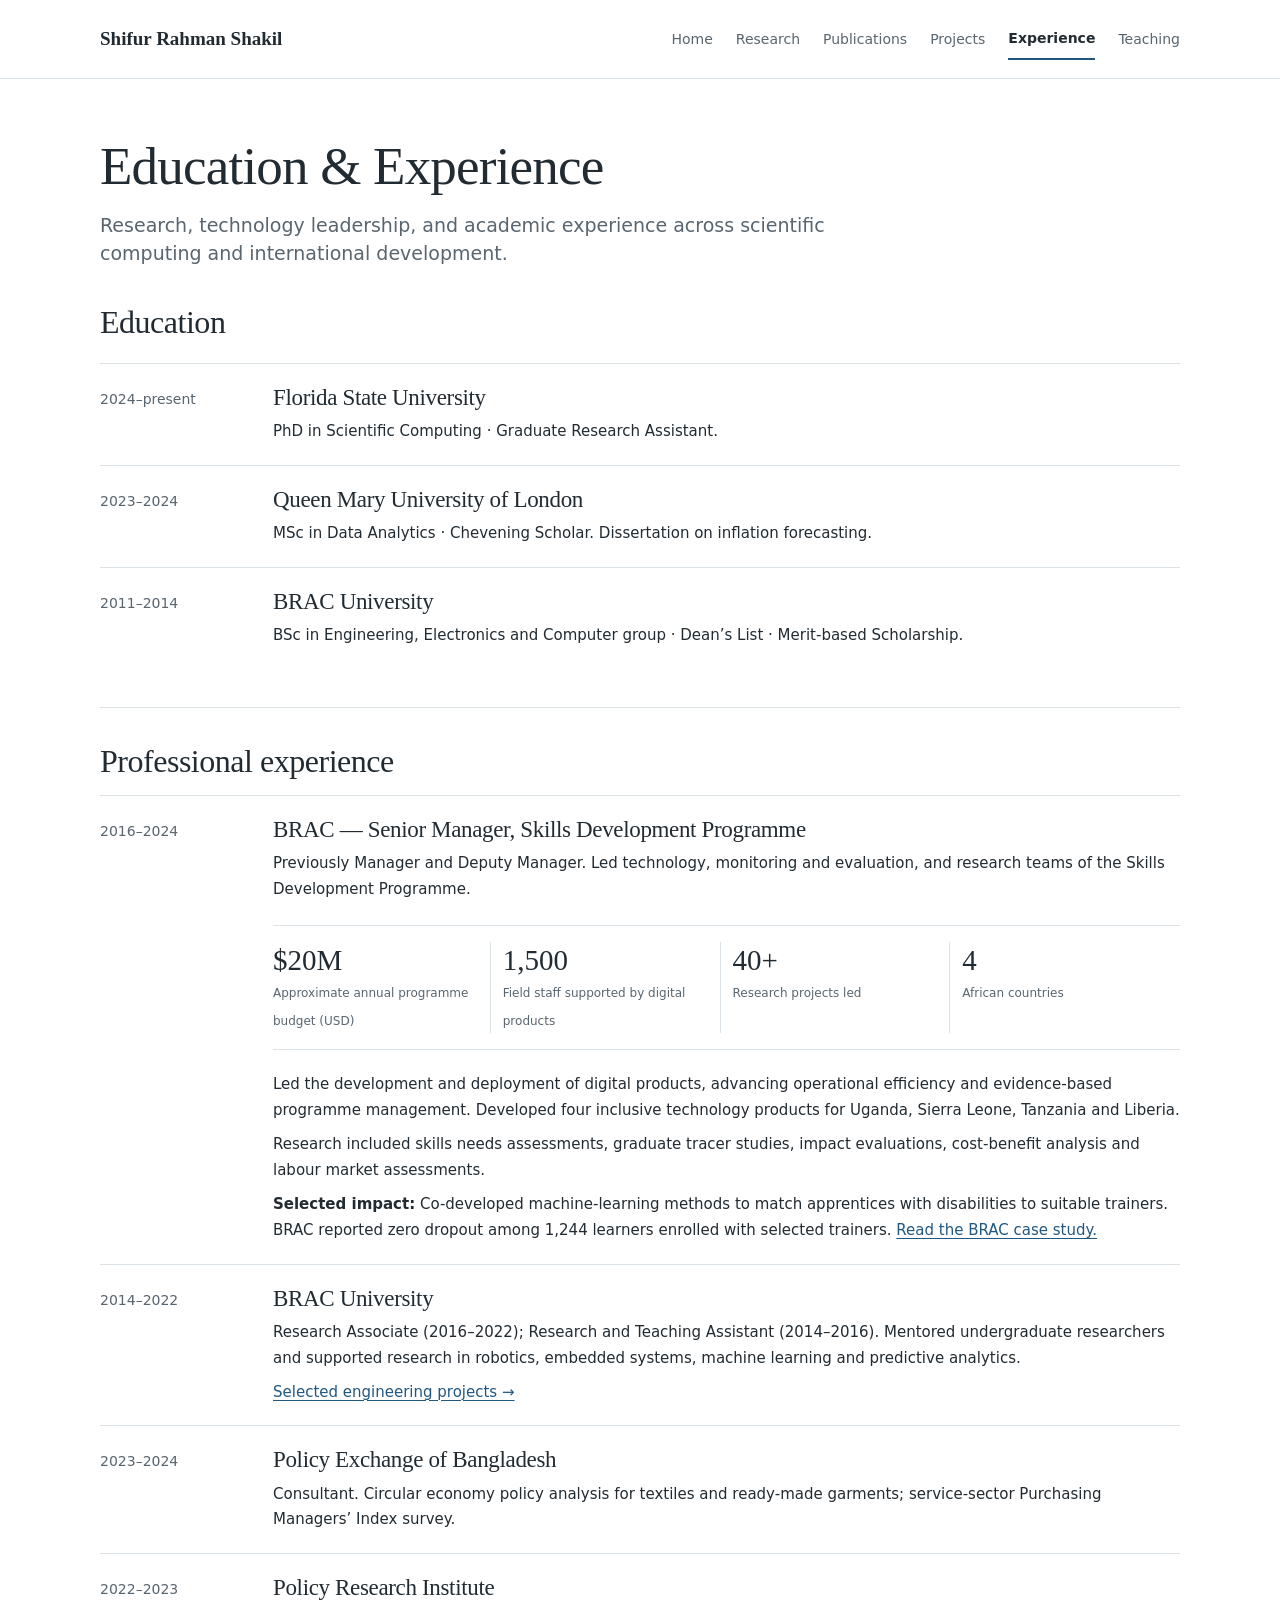
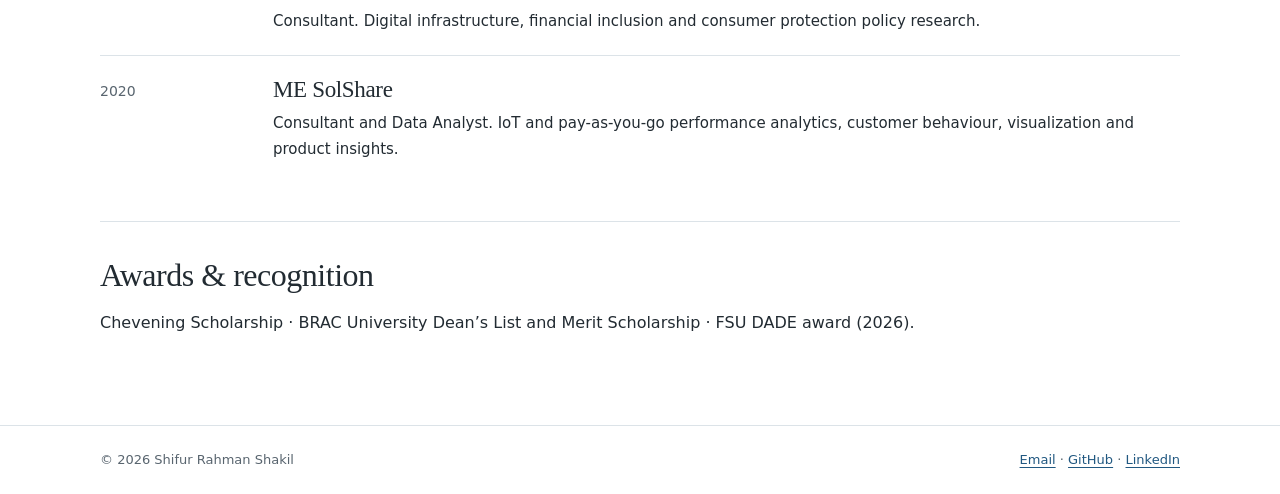
==== experience.html @ 5e1cce38 "Publish academic website: experience.html" ====
<!doctype html><html lang="en"><head><meta charset="utf-8"><meta name="viewport" content="width=device-width, initial-scale=1"><title>Education &amp; experience | Shifur Rahman Shakil</title><meta name="description" content="Academic and professional experience, including BRAC leadership and research at Florida State University."><meta name="author" content="Shifur Rahman Shakil"><meta name="theme-color" content="#ffffff"><link rel="stylesheet" href="style.css"></head><body><a class="skip" href="#main">Skip to content</a><header><div class="wrap"><a class="brand" href="index.html">Shifur Rahman Shakil</a><nav aria-label="Main navigation"><a href="index.html">Home</a><a href="research.html">Research</a><a href="publications.html">Publications</a><a href="projects.html">Projects</a><a href="experience.html" aria-current="page">Experience</a><a href="teaching.html">Teaching</a></nav></div></header><main id="main" class="wrap"><div class="pageintro"><h1>Education &amp; Experience</h1><p class="lede">Research, technology leadership, and academic experience across scientific computing and international development.</p></div><h2>Education</h2><article class="timeline"><time>2024–present</time><div><h3>Florida State University</h3><p>PhD in Scientific Computing · Graduate Research Assistant.</p></div></article><article class="timeline"><time>2023–2024</time><div><h3>Queen Mary University of London</h3><p>MSc in Data Analytics · Chevening Scholar. Dissertation on inflation forecasting.</p></div></article><article class="timeline"><time>2011–2014</time><div><h3>BRAC University</h3><p>BSc in Engineering, Electronics and Computer group · Dean’s List · Merit-based Scholarship.</p></div></article><section class="section"><div class="section-head"><h2>Professional experience</h2></div><article class="timeline" id="brac"><time>2016–2024</time><div><h3>BRAC — Senior Manager, Skills Development Programme</h3><p>Previously Manager and Deputy Manager. Led technology, monitoring and evaluation, and research teams of the Skills Development Programme.</p><div class="facts"><div><strong>$20M</strong><span>Approximate annual programme budget (USD)</span></div><div><strong>1,500</strong><span>Field staff supported by digital products</span></div><div><strong>40+</strong><span>Research projects led</span></div><div><strong>4</strong><span>African countries</span></div></div><p>Led the development and deployment of digital products, advancing operational efficiency and evidence-based programme management. Developed four inclusive technology products for Uganda, Sierra Leone, Tanzania and Liberia.</p><p>Research included skills needs assessments, graduate tracer studies, impact evaluations, cost-benefit analysis and labour market assessments.</p><p><strong>Selected impact:</strong> Co-developed machine-learning methods to match apprentices with disabilities to suitable trainers. BRAC reported zero dropout among 1,244 learners enrolled with selected trainers. <a href="https://www.bracusa.org/news/how-brac-used-machine-learning-to-reduce-the-drop-out-rate-of-learners-with-disabilities-to-zero/">Read the BRAC case study.</a></p></div></article><article class="timeline"><time>2014–2022</time><div><h3>BRAC University</h3><p>Research Associate (2016–2022); Research and Teaching Assistant (2014–2016). Mentored undergraduate researchers and supported research in robotics, embedded systems, machine learning and predictive analytics.</p><p><a href="projects.html#engineering">Selected engineering projects →</a></p></div></article><article class="timeline"><time>2023–2024</time><div><h3>Policy Exchange of Bangladesh</h3><p>Consultant. Circular economy policy analysis for textiles and ready-made garments; service-sector Purchasing Managers’ Index survey.</p></div></article><article class="timeline"><time>2022–2023</time><div><h3>Policy Research Institute</h3><p>Consultant. Digital infrastructure, financial inclusion and consumer protection policy research.</p></div></article><article class="timeline"><time>2020</time><div><h3>ME SolShare</h3><p>Consultant and Data Analyst. IoT and pay-as-you-go performance analytics, customer behaviour, visualization and product insights.</p></div></article></section><section class="section"><div class="section-head"><h2>Awards &amp; recognition</h2></div><p>Chevening Scholarship · BRAC University Dean’s List and Merit Scholarship · FSU DADE award (2026).</p></section></main><footer><div class="wrap"><span>© 2026 Shifur Rahman Shakil</span><span><a href="mailto:shifur.shakil@gmail.com">Email</a> · <a href="https://github.com/shifur">GitHub</a> · <a href="https://www.linkedin.com/in/shifur-rahman-shakil-75996734/">LinkedIn</a></span></div></footer></body></html>
---- style.css ----
:root{--ink:#222b32;--muted:#59656f;--link:#215881;--rule:#dce3e8;--paper:#fff;--soft:#f3f6f8;--serif:Georgia,"Times New Roman",serif;--sans:system-ui,-apple-system,BlinkMacSystemFont,"Segoe UI",sans-serif}
*{box-sizing:border-box}html{scroll-behavior:smooth;scroll-padding-top:1.25rem}body{margin:0;background:var(--paper);color:var(--ink);font:16px/1.72 var(--sans);-webkit-font-smoothing:antialiased}a{color:var(--link);text-underline-offset:3px;text-decoration-thickness:1px}a:hover{color:#123d5c}a:focus-visible,summary:focus-visible{outline:3px solid #5995bd;outline-offset:4px}.skip{position:absolute;top:-100px;left:1rem;background:white;padding:.5rem;z-index:10}.skip:focus{top:1rem}.wrap{width:min(1080px,calc(100% - 64px));margin:auto}header{border-bottom:1px solid var(--rule)}header .wrap{display:flex;align-items:center;justify-content:space-between;gap:1.25rem;min-height:78px;padding:12px 0}.brand{font:600 19px/1.3 var(--serif);color:var(--ink);text-decoration:none;white-space:nowrap}nav{display:flex;flex-wrap:wrap;gap:5px 23px;align-items:center;font-size:14px}nav a{color:var(--muted);text-decoration:none;padding:8px 0}nav a[aria-current=page]{color:var(--ink);font-weight:650;border-bottom:2px solid var(--link)}main{padding:55px 0 72px}h1,h2,h3{font-family:var(--serif);line-height:1.23;font-weight:500;letter-spacing:-.015em;margin:0 0 .65em;color:var(--ink)}h1{font-size:clamp(36px,5vw,53px)}h2{font-size:clamp(25px,3vw,32px)}h3{font-size:23px}p{margin:0 0 1em}ul{padding-left:1.3em}li{padding-bottom:.45em}strong{font-weight:650}.eyebrow{font-size:11px;text-transform:uppercase;font-weight:700;letter-spacing:.12em;color:var(--muted);margin-bottom:.65rem}.lede{font-size:19px;line-height:1.5;color:var(--muted);max-width:760px}.hero{display:grid;grid-template-columns:minmax(0,1fr) 230px;gap:58px;align-items:start}.hero h1{margin-bottom:.2em}.affiliation{color:var(--muted);font-size:17px;margin-bottom:1.6rem}.profile{border-left:1px solid var(--rule);padding:5px 0 5px 25px;margin-top:12px}.profile h2{font:650 12px/1.5 var(--sans);text-transform:uppercase;letter-spacing:.1em}.profile p{font-size:14px;color:var(--muted);margin-bottom:1.1rem}.profile a{display:block;margin:.3rem 0;font-size:14px}.section{padding-top:34px;margin-top:38px;border-top:1px solid var(--rule)}.section-head{display:flex;justify-content:space-between;gap:16px;align-items:baseline;margin-bottom:14px}.section-head h2{margin-bottom:0}.section-head a{font-size:14px;white-space:nowrap}.research-grid{display:grid;grid-template-columns:repeat(3,1fr);gap:28px}.research-grid h3{font-size:21px}.research-grid p{font-size:15px;color:var(--muted);margin-bottom:0}.publication{padding:17px 0;border-bottom:1px solid var(--rule)}.publication:last-child{border:0}.publication h3{font:650 17px/1.42 var(--sans);letter-spacing:0;margin-bottom:4px}.publication p{margin:0 0 3px;font-size:14px}.authors{color:var(--muted)}.venue{font-style:italic;color:var(--muted)}.links{font-size:14px;display:flex;gap:8px 16px;flex-wrap:wrap;margin-top:8px}.projects-list{display:grid;grid-template-columns:1fr 1fr;gap:0 36px}.mini{padding:18px 0;border-top:1px solid var(--rule)}.mini h3{font-size:21px;margin-bottom:.3em}.mini p{color:var(--muted);font-size:14px;margin:0}.mini h3 a{color:var(--ink);text-decoration:none}.mini h3 a:hover{text-decoration:underline}.pageintro{max-width:810px;margin-bottom:35px}.pageintro h1{margin-bottom:.22em}.detail{padding:26px 0;border-top:1px solid var(--rule);max-width:900px}.detail h3{margin-bottom:.5em}.detail p{max-width:820px}.detail .tag{color:var(--muted);font:650 11px/1.5 var(--sans);text-transform:uppercase;letter-spacing:.09em;margin-bottom:.5em}.detail .role{font-size:14px;color:var(--muted);margin-bottom:.8em}.detail figure{max-width:680px;margin:1.3rem 0}.detail img{display:block;max-width:100%;height:auto;border:1px solid var(--rule)}figcaption{font-size:13px;color:var(--muted);margin-top:5px}.callout{background:var(--soft);padding:18px 22px;border-left:3px solid #9bb5c7;margin:1.5rem 0;font-size:14px}.callout p:last-child{margin-bottom:0}.facts{display:grid;grid-template-columns:repeat(4,1fr);border-block:1px solid var(--rule);padding:16px 0;margin:22px 0;gap:12px}.facts div{padding-right:12px;border-right:1px solid var(--rule)}.facts div:last-child{border:0}.facts strong{display:block;font:500 29px/1.25 var(--serif);color:var(--ink)}.facts span{font-size:12px;color:var(--muted)}.timeline{display:grid;grid-template-columns:145px minmax(0,1fr);gap:12px 28px;padding:20px 0;border-top:1px solid var(--rule)}.timeline time{font-size:14px;color:var(--muted);padding-top:3px}.timeline h3{margin-bottom:.3em}.timeline p{font-size:15px;margin-bottom:.55em}.timeline p:last-child{margin-bottom:0}.toc{display:flex;flex-wrap:wrap;gap:10px 20px;font-size:14px;margin:18px 0 35px;padding:13px 0;border-block:1px solid var(--rule)}footer{border-top:1px solid var(--rule);color:var(--muted);font-size:13px;padding:23px 0}footer .wrap{display:flex;justify-content:space-between;gap:20px;flex-wrap:wrap}.muted{color:var(--muted)}.small{font-size:14px}.more{font-size:14px}.year{font-size:14px;font-weight:650;color:var(--muted);margin:22px 0 5px}.research-topic{max-width:850px}.research-topic h2{margin-top:0}.research-topic ul{max-width:780px}.image-note{font-size:13px;color:var(--muted)}
@media(max-width:760px){.wrap{width:calc(100% - 40px)}header .wrap{align-items:flex-start;flex-direction:column;gap:3px;padding:17px 0}nav{gap:0 17px;font-size:13px}.hero{grid-template-columns:1fr;gap:20px}.profile{margin:0;border-left:0;border-top:1px solid var(--rule);padding:18px 0 0}.profile a{display:inline-block;margin:0 15px 5px 0}.profile p{margin-bottom:.7rem}main{padding:32px 0 48px}.research-grid,.projects-list{grid-template-columns:1fr;gap:15px}.research-grid>article{padding-bottom:14px;border-bottom:1px solid var(--rule)}.section{margin-top:25px;padding-top:27px}.timeline{grid-template-columns:1fr;gap:4px}.facts{grid-template-columns:repeat(2,1fr)}.facts div:nth-child(2){border:0}.section-head{align-items:flex-start}.section-head a{white-space:normal;text-align:right}}@media(prefers-reduced-motion:reduce){html{scroll-behavior:auto}}
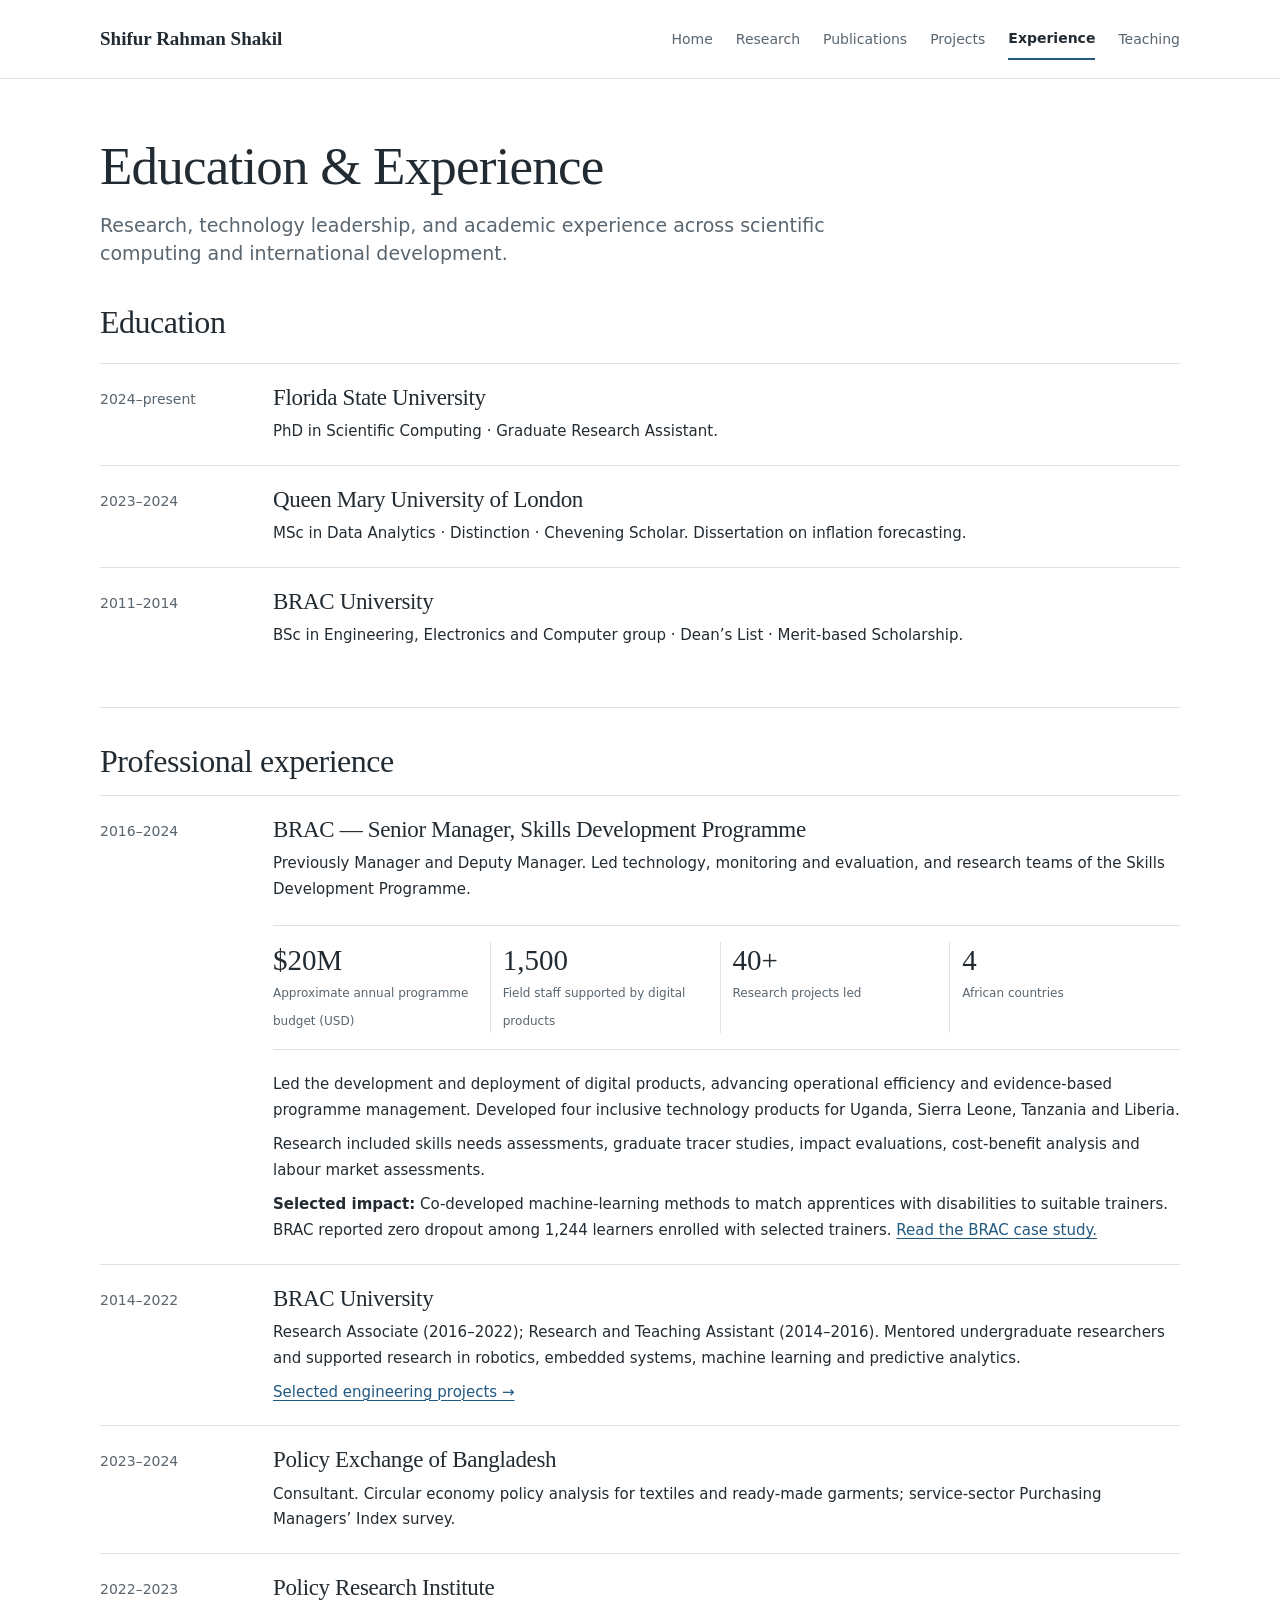
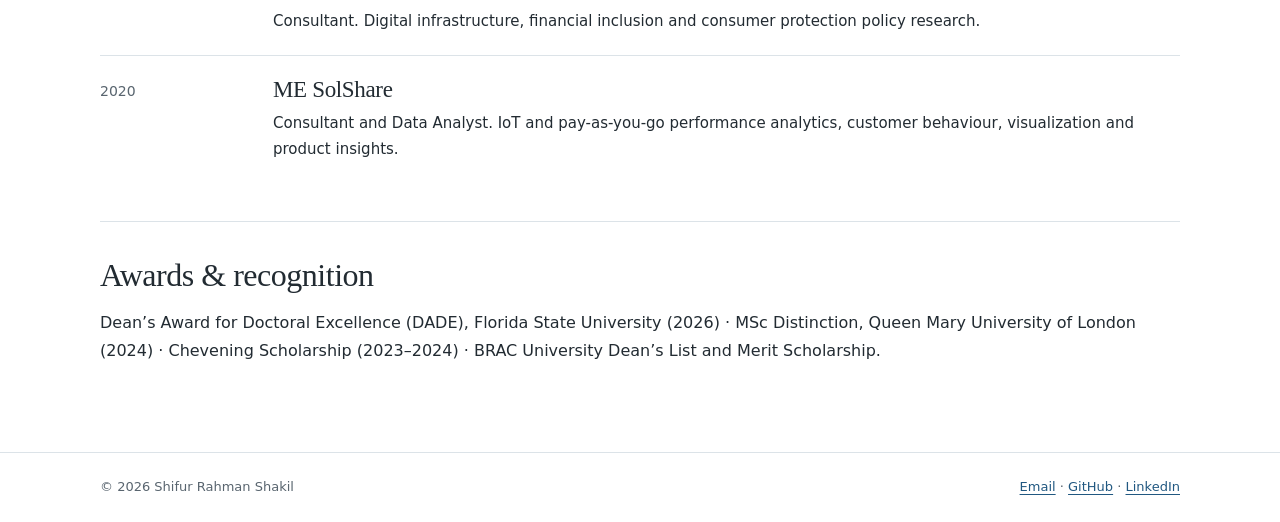
==== commit 37c57e32: "Highlight doctoral award, academic milestones and official teaching evaluations" ====
--- a/experience.html
+++ b/experience.html
@@ -1 +1 @@
-<!doctype html><html lang="en"><head><meta charset="utf-8"><meta name="viewport" content="width=device-width, initial-scale=1"><title>Education &amp; experience | Shifur Rahman Shakil</title><meta name="description" content="Academic and professional experience, including BRAC leadership and research at Florida State University."><meta name="author" content="Shifur Rahman Shakil"><meta name="theme-color" content="#ffffff"><link rel="stylesheet" href="style.css"></head><body><a class="skip" href="#main">Skip to content</a><header><div class="wrap"><a class="brand" href="index.html">Shifur Rahman Shakil</a><nav aria-label="Main navigation"><a href="index.html">Home</a><a href="research.html">Research</a><a href="publications.html">Publications</a><a href="projects.html">Projects</a><a href="experience.html" aria-current="page">Experience</a><a href="teaching.html">Teaching</a></nav></div></header><main id="main" class="wrap"><div class="pageintro"><h1>Education &amp; Experience</h1><p class="lede">Research, technology leadership, and academic experience across scientific computing and international development.</p></div><h2>Education</h2><article class="timeline"><time>2024–present</time><div><h3>Florida State University</h3><p>PhD in Scientific Computing · Graduate Research Assistant.</p></div></article><article class="timeline"><time>2023–2024</time><div><h3>Queen Mary University of London</h3><p>MSc in Data Analytics · Chevening Scholar. Dissertation on inflation forecasting.</p></div></article><article class="timeline"><time>2011–2014</time><div><h3>BRAC University</h3><p>BSc in Engineering, Electronics and Computer group · Dean’s List · Merit-based Scholarship.</p></div></article><section class="section"><div class="section-head"><h2>Professional experience</h2></div><article class="timeline" id="brac"><time>2016–2024</time><div><h3>BRAC — Senior Manager, Skills Development Programme</h3><p>Previously Manager and Deputy Manager. Led technology, monitoring and evaluation, and research teams of the Skills Development Programme.</p><div class="facts"><div><strong>$20M</strong><span>Approximate annual programme budget (USD)</span></div><div><strong>1,500</strong><span>Field staff supported by digital products</span></div><div><strong>40+</strong><span>Research projects led</span></div><div><strong>4</strong><span>African countries</span></div></div><p>Led the development and deployment of digital products, advancing operational efficiency and evidence-based programme management. Developed four inclusive technology products for Uganda, Sierra Leone, Tanzania and Liberia.</p><p>Research included skills needs assessments, graduate tracer studies, impact evaluations, cost-benefit analysis and labour market assessments.</p><p><strong>Selected impact:</strong> Co-developed machine-learning methods to match apprentices with disabilities to suitable trainers. BRAC reported zero dropout among 1,244 learners enrolled with selected trainers. <a href="https://www.bracusa.org/news/how-brac-used-machine-learning-to-reduce-the-drop-out-rate-of-learners-with-disabilities-to-zero/">Read the BRAC case study.</a></p></div></article><article class="timeline"><time>2014–2022</time><div><h3>BRAC University</h3><p>Research Associate (2016–2022); Research and Teaching Assistant (2014–2016). Mentored undergraduate researchers and supported research in robotics, embedded systems, machine learning and predictive analytics.</p><p><a href="projects.html#engineering">Selected engineering projects →</a></p></div></article><article class="timeline"><time>2023–2024</time><div><h3>Policy Exchange of Bangladesh</h3><p>Consultant. Circular economy policy analysis for textiles and ready-made garments; service-sector Purchasing Managers’ Index survey.</p></div></article><article class="timeline"><time>2022–2023</time><div><h3>Policy Research Institute</h3><p>Consultant. Digital infrastructure, financial inclusion and consumer protection policy research.</p></div></article><article class="timeline"><time>2020</time><div><h3>ME SolShare</h3><p>Consultant and Data Analyst. IoT and pay-as-you-go performance analytics, customer behaviour, visualization and product insights.</p></div></article></section><section class="section"><div class="section-head"><h2>Awards &amp; recognition</h2></div><p>Chevening Scholarship · BRAC University Dean’s List and Merit Scholarship · FSU DADE award (2026).</p></section></main><footer><div class="wrap"><span>© 2026 Shifur Rahman Shakil</span><span><a href="mailto:shifur.shakil@gmail.com">Email</a> · <a href="https://github.com/shifur">GitHub</a> · <a href="https://www.linkedin.com/in/shifur-rahman-shakil-75996734/">LinkedIn</a></span></div></footer></body></html>+<!doctype html><html lang="en"><head><meta charset="utf-8"><meta name="viewport" content="width=device-width, initial-scale=1"><title>Education &amp; experience | Shifur Rahman Shakil</title><meta name="description" content="Academic and professional experience, including BRAC leadership and research at Florida State University."><meta name="author" content="Shifur Rahman Shakil"><meta name="theme-color" content="#ffffff"><link rel="stylesheet" href="style.css"></head><body><a class="skip" href="#main">Skip to content</a><header><div class="wrap"><a class="brand" href="index.html">Shifur Rahman Shakil</a><nav aria-label="Main navigation"><a href="index.html">Home</a><a href="research.html">Research</a><a href="publications.html">Publications</a><a href="projects.html">Projects</a><a href="experience.html" aria-current="page">Experience</a><a href="teaching.html">Teaching</a></nav></div></header><main id="main" class="wrap"><div class="pageintro"><h1>Education &amp; Experience</h1><p class="lede">Research, technology leadership, and academic experience across scientific computing and international development.</p></div><h2>Education</h2><article class="timeline"><time>2024–present</time><div><h3>Florida State University</h3><p>PhD in Scientific Computing · Graduate Research Assistant.</p></div></article><article class="timeline"><time>2023–2024</time><div><h3>Queen Mary University of London</h3><p>MSc in Data Analytics · Distinction · Chevening Scholar. Dissertation on inflation forecasting.</p></div></article><article class="timeline"><time>2011–2014</time><div><h3>BRAC University</h3><p>BSc in Engineering, Electronics and Computer group · Dean’s List · Merit-based Scholarship.</p></div></article><section class="section"><div class="section-head"><h2>Professional experience</h2></div><article class="timeline" id="brac"><time>2016–2024</time><div><h3>BRAC — Senior Manager, Skills Development Programme</h3><p>Previously Manager and Deputy Manager. Led technology, monitoring and evaluation, and research teams of the Skills Development Programme.</p><div class="facts"><div><strong>$20M</strong><span>Approximate annual programme budget (USD)</span></div><div><strong>1,500</strong><span>Field staff supported by digital products</span></div><div><strong>40+</strong><span>Research projects led</span></div><div><strong>4</strong><span>African countries</span></div></div><p>Led the development and deployment of digital products, advancing operational efficiency and evidence-based programme management. Developed four inclusive technology products for Uganda, Sierra Leone, Tanzania and Liberia.</p><p>Research included skills needs assessments, graduate tracer studies, impact evaluations, cost-benefit analysis and labour market assessments.</p><p><strong>Selected impact:</strong> Co-developed machine-learning methods to match apprentices with disabilities to suitable trainers. BRAC reported zero dropout among 1,244 learners enrolled with selected trainers. <a href="https://www.bracusa.org/news/how-brac-used-machine-learning-to-reduce-the-drop-out-rate-of-learners-with-disabilities-to-zero/">Read the BRAC case study.</a></p></div></article><article class="timeline"><time>2014–2022</time><div><h3>BRAC University</h3><p>Research Associate (2016–2022); Research and Teaching Assistant (2014–2016). Mentored undergraduate researchers and supported research in robotics, embedded systems, machine learning and predictive analytics.</p><p><a href="projects.html#engineering">Selected engineering projects →</a></p></div></article><article class="timeline"><time>2023–2024</time><div><h3>Policy Exchange of Bangladesh</h3><p>Consultant. Circular economy policy analysis for textiles and ready-made garments; service-sector Purchasing Managers’ Index survey.</p></div></article><article class="timeline"><time>2022–2023</time><div><h3>Policy Research Institute</h3><p>Consultant. Digital infrastructure, financial inclusion and consumer protection policy research.</p></div></article><article class="timeline"><time>2020</time><div><h3>ME SolShare</h3><p>Consultant and Data Analyst. IoT and pay-as-you-go performance analytics, customer behaviour, visualization and product insights.</p></div></article></section><section class="section"><div class="section-head"><h2>Awards &amp; recognition</h2></div><p>Dean’s Award for Doctoral Excellence (DADE), Florida State University (2026) · MSc Distinction, Queen Mary University of London (2024) · Chevening Scholarship (2023–2024) · BRAC University Dean’s List and Merit Scholarship.</p></section></main><footer><div class="wrap"><span>© 2026 Shifur Rahman Shakil</span><span><a href="mailto:shifur.shakil@gmail.com">Email</a> · <a href="https://github.com/shifur">GitHub</a> · <a href="https://www.linkedin.com/in/shifur-rahman-shakil-75996734/">LinkedIn</a></span></div></footer></body></html>
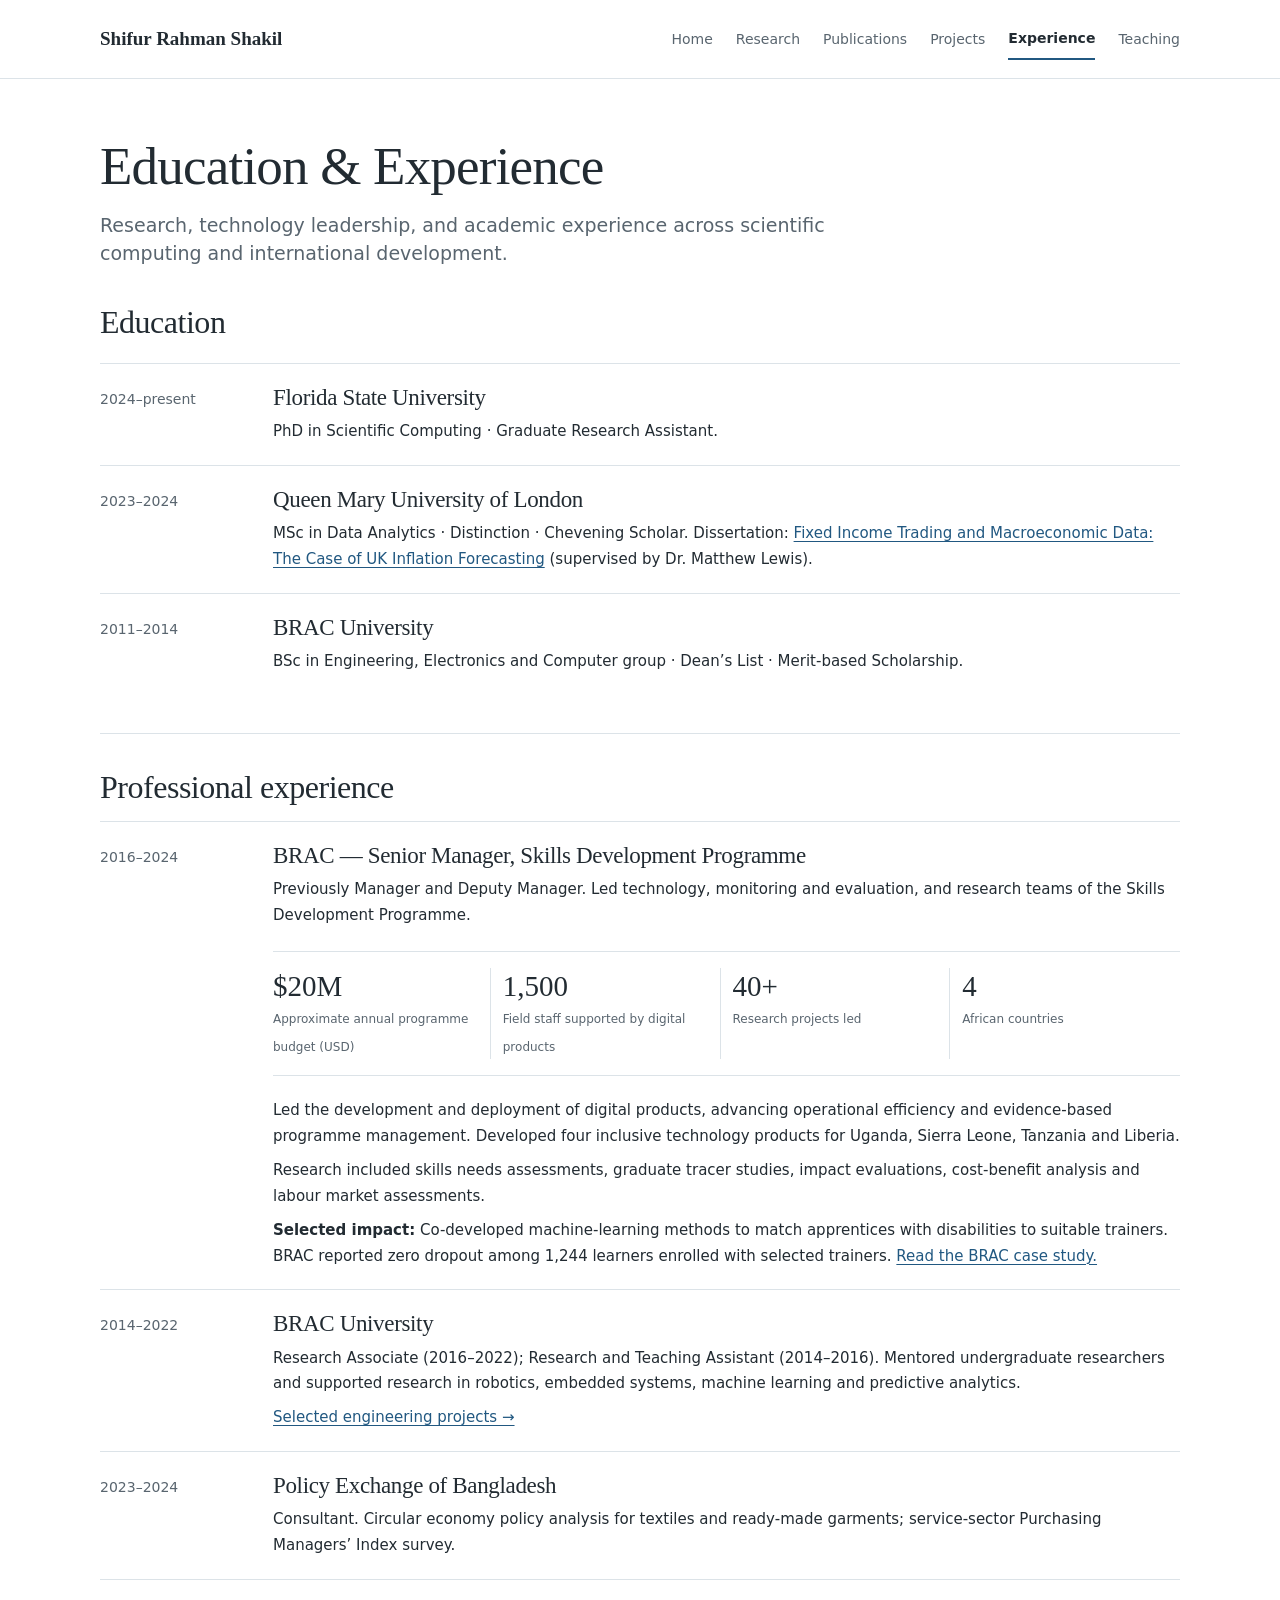
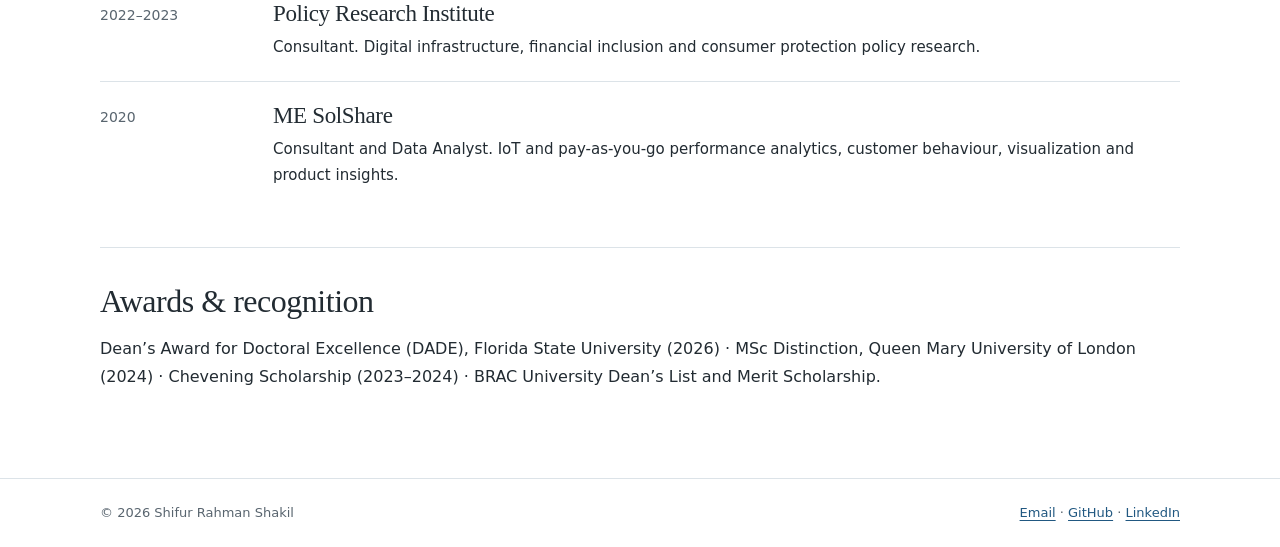
==== commit 81ad45bf: "Add MSc dissertation on UK inflation forecasting to research portfolio" ====
--- a/experience.html
+++ b/experience.html
@@ -1 +1 @@
-<!doctype html><html lang="en"><head><meta charset="utf-8"><meta name="viewport" content="width=device-width, initial-scale=1"><title>Education &amp; experience | Shifur Rahman Shakil</title><meta name="description" content="Academic and professional experience, including BRAC leadership and research at Florida State University."><meta name="author" content="Shifur Rahman Shakil"><meta name="theme-color" content="#ffffff"><link rel="stylesheet" href="style.css"></head><body><a class="skip" href="#main">Skip to content</a><header><div class="wrap"><a class="brand" href="index.html">Shifur Rahman Shakil</a><nav aria-label="Main navigation"><a href="index.html">Home</a><a href="research.html">Research</a><a href="publications.html">Publications</a><a href="projects.html">Projects</a><a href="experience.html" aria-current="page">Experience</a><a href="teaching.html">Teaching</a></nav></div></header><main id="main" class="wrap"><div class="pageintro"><h1>Education &amp; Experience</h1><p class="lede">Research, technology leadership, and academic experience across scientific computing and international development.</p></div><h2>Education</h2><article class="timeline"><time>2024–present</time><div><h3>Florida State University</h3><p>PhD in Scientific Computing · Graduate Research Assistant.</p></div></article><article class="timeline"><time>2023–2024</time><div><h3>Queen Mary University of London</h3><p>MSc in Data Analytics · Distinction · Chevening Scholar. Dissertation on inflation forecasting.</p></div></article><article class="timeline"><time>2011–2014</time><div><h3>BRAC University</h3><p>BSc in Engineering, Electronics and Computer group · Dean’s List · Merit-based Scholarship.</p></div></article><section class="section"><div class="section-head"><h2>Professional experience</h2></div><article class="timeline" id="brac"><time>2016–2024</time><div><h3>BRAC — Senior Manager, Skills Development Programme</h3><p>Previously Manager and Deputy Manager. Led technology, monitoring and evaluation, and research teams of the Skills Development Programme.</p><div class="facts"><div><strong>$20M</strong><span>Approximate annual programme budget (USD)</span></div><div><strong>1,500</strong><span>Field staff supported by digital products</span></div><div><strong>40+</strong><span>Research projects led</span></div><div><strong>4</strong><span>African countries</span></div></div><p>Led the development and deployment of digital products, advancing operational efficiency and evidence-based programme management. Developed four inclusive technology products for Uganda, Sierra Leone, Tanzania and Liberia.</p><p>Research included skills needs assessments, graduate tracer studies, impact evaluations, cost-benefit analysis and labour market assessments.</p><p><strong>Selected impact:</strong> Co-developed machine-learning methods to match apprentices with disabilities to suitable trainers. BRAC reported zero dropout among 1,244 learners enrolled with selected trainers. <a href="https://www.bracusa.org/news/how-brac-used-machine-learning-to-reduce-the-drop-out-rate-of-learners-with-disabilities-to-zero/">Read the BRAC case study.</a></p></div></article><article class="timeline"><time>2014–2022</time><div><h3>BRAC University</h3><p>Research Associate (2016–2022); Research and Teaching Assistant (2014–2016). Mentored undergraduate researchers and supported research in robotics, embedded systems, machine learning and predictive analytics.</p><p><a href="projects.html#engineering">Selected engineering projects →</a></p></div></article><article class="timeline"><time>2023–2024</time><div><h3>Policy Exchange of Bangladesh</h3><p>Consultant. Circular economy policy analysis for textiles and ready-made garments; service-sector Purchasing Managers’ Index survey.</p></div></article><article class="timeline"><time>2022–2023</time><div><h3>Policy Research Institute</h3><p>Consultant. Digital infrastructure, financial inclusion and consumer protection policy research.</p></div></article><article class="timeline"><time>2020</time><div><h3>ME SolShare</h3><p>Consultant and Data Analyst. IoT and pay-as-you-go performance analytics, customer behaviour, visualization and product insights.</p></div></article></section><section class="section"><div class="section-head"><h2>Awards &amp; recognition</h2></div><p>Dean’s Award for Doctoral Excellence (DADE), Florida State University (2026) · MSc Distinction, Queen Mary University of London (2024) · Chevening Scholarship (2023–2024) · BRAC University Dean’s List and Merit Scholarship.</p></section></main><footer><div class="wrap"><span>© 2026 Shifur Rahman Shakil</span><span><a href="mailto:shifur.shakil@gmail.com">Email</a> · <a href="https://github.com/shifur">GitHub</a> · <a href="https://www.linkedin.com/in/shifur-rahman-shakil-75996734/">LinkedIn</a></span></div></footer></body></html>+<!doctype html><html lang="en"><head><meta charset="utf-8"><meta name="viewport" content="width=device-width, initial-scale=1"><title>Education &amp; experience | Shifur Rahman Shakil</title><meta name="description" content="Academic and professional experience, including BRAC leadership and research at Florida State University."><meta name="author" content="Shifur Rahman Shakil"><meta name="theme-color" content="#ffffff"><link rel="stylesheet" href="style.css"></head><body><a class="skip" href="#main">Skip to content</a><header><div class="wrap"><a class="brand" href="index.html">Shifur Rahman Shakil</a><nav aria-label="Main navigation"><a href="index.html">Home</a><a href="research.html">Research</a><a href="publications.html">Publications</a><a href="projects.html">Projects</a><a href="experience.html" aria-current="page">Experience</a><a href="teaching.html">Teaching</a></nav></div></header><main id="main" class="wrap"><div class="pageintro"><h1>Education &amp; Experience</h1><p class="lede">Research, technology leadership, and academic experience across scientific computing and international development.</p></div><h2>Education</h2><article class="timeline"><time>2024–present</time><div><h3>Florida State University</h3><p>PhD in Scientific Computing · Graduate Research Assistant.</p></div></article><article class="timeline"><time>2023–2024</time><div><h3>Queen Mary University of London</h3><p>MSc in Data Analytics · Distinction · Chevening Scholar. Dissertation: <a href="projects.html#inflation">Fixed Income Trading and Macroeconomic Data: The Case of UK Inflation Forecasting</a> (supervised by Dr. Matthew Lewis).</p></div></article><article class="timeline"><time>2011–2014</time><div><h3>BRAC University</h3><p>BSc in Engineering, Electronics and Computer group · Dean’s List · Merit-based Scholarship.</p></div></article><section class="section"><div class="section-head"><h2>Professional experience</h2></div><article class="timeline" id="brac"><time>2016–2024</time><div><h3>BRAC — Senior Manager, Skills Development Programme</h3><p>Previously Manager and Deputy Manager. Led technology, monitoring and evaluation, and research teams of the Skills Development Programme.</p><div class="facts"><div><strong>$20M</strong><span>Approximate annual programme budget (USD)</span></div><div><strong>1,500</strong><span>Field staff supported by digital products</span></div><div><strong>40+</strong><span>Research projects led</span></div><div><strong>4</strong><span>African countries</span></div></div><p>Led the development and deployment of digital products, advancing operational efficiency and evidence-based programme management. Developed four inclusive technology products for Uganda, Sierra Leone, Tanzania and Liberia.</p><p>Research included skills needs assessments, graduate tracer studies, impact evaluations, cost-benefit analysis and labour market assessments.</p><p><strong>Selected impact:</strong> Co-developed machine-learning methods to match apprentices with disabilities to suitable trainers. BRAC reported zero dropout among 1,244 learners enrolled with selected trainers. <a href="https://www.bracusa.org/news/how-brac-used-machine-learning-to-reduce-the-drop-out-rate-of-learners-with-disabilities-to-zero/">Read the BRAC case study.</a></p></div></article><article class="timeline"><time>2014–2022</time><div><h3>BRAC University</h3><p>Research Associate (2016–2022); Research and Teaching Assistant (2014–2016). Mentored undergraduate researchers and supported research in robotics, embedded systems, machine learning and predictive analytics.</p><p><a href="projects.html#engineering">Selected engineering projects →</a></p></div></article><article class="timeline"><time>2023–2024</time><div><h3>Policy Exchange of Bangladesh</h3><p>Consultant. Circular economy policy analysis for textiles and ready-made garments; service-sector Purchasing Managers’ Index survey.</p></div></article><article class="timeline"><time>2022–2023</time><div><h3>Policy Research Institute</h3><p>Consultant. Digital infrastructure, financial inclusion and consumer protection policy research.</p></div></article><article class="timeline"><time>2020</time><div><h3>ME SolShare</h3><p>Consultant and Data Analyst. IoT and pay-as-you-go performance analytics, customer behaviour, visualization and product insights.</p></div></article></section><section class="section"><div class="section-head"><h2>Awards &amp; recognition</h2></div><p>Dean’s Award for Doctoral Excellence (DADE), Florida State University (2026) · MSc Distinction, Queen Mary University of London (2024) · Chevening Scholarship (2023–2024) · BRAC University Dean’s List and Merit Scholarship.</p></section></main><footer><div class="wrap"><span>© 2026 Shifur Rahman Shakil</span><span><a href="mailto:shifur.shakil@gmail.com">Email</a> · <a href="https://github.com/shifur">GitHub</a> · <a href="https://www.linkedin.com/in/shifur-rahman-shakil-75996734/">LinkedIn</a></span></div></footer></body></html>
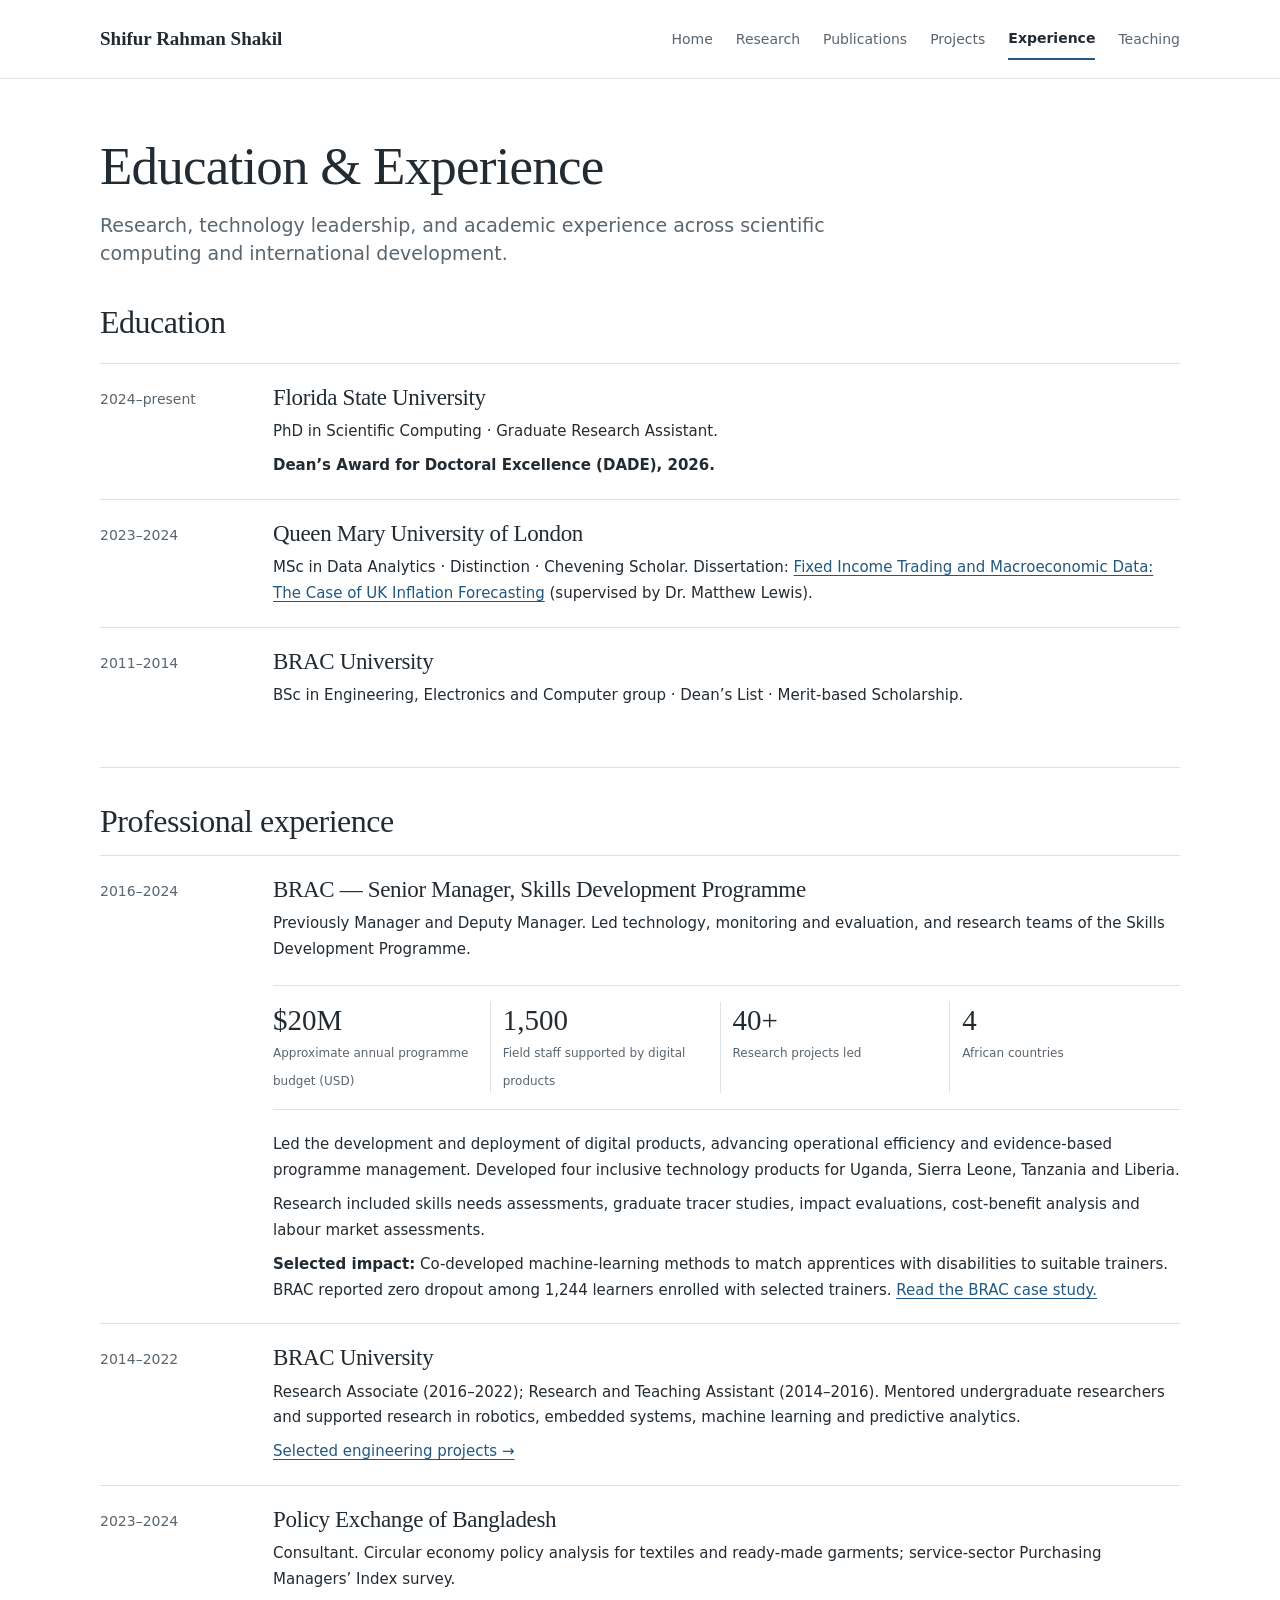
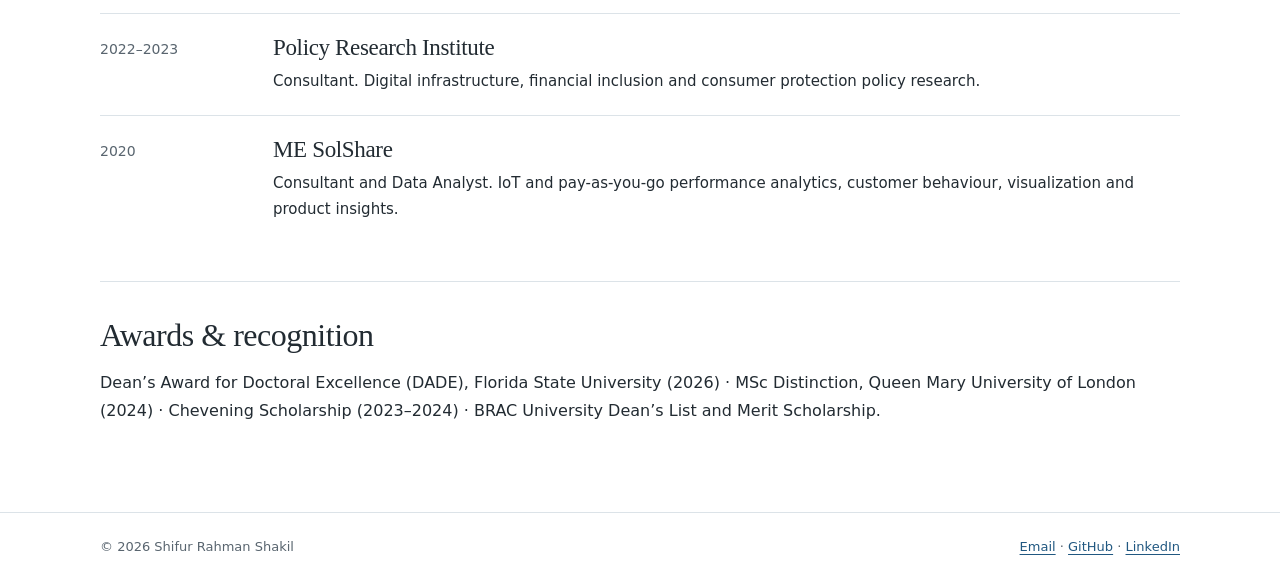
==== commit 13aa5f00: "Add Dean’s Award to Florida State University education entry" ====
--- a/experience.html
+++ b/experience.html
@@ -1 +1 @@
-<!doctype html><html lang="en"><head><meta charset="utf-8"><meta name="viewport" content="width=device-width, initial-scale=1"><title>Education &amp; experience | Shifur Rahman Shakil</title><meta name="description" content="Academic and professional experience, including BRAC leadership and research at Florida State University."><meta name="author" content="Shifur Rahman Shakil"><meta name="theme-color" content="#ffffff"><link rel="stylesheet" href="style.css"></head><body><a class="skip" href="#main">Skip to content</a><header><div class="wrap"><a class="brand" href="index.html">Shifur Rahman Shakil</a><nav aria-label="Main navigation"><a href="index.html">Home</a><a href="research.html">Research</a><a href="publications.html">Publications</a><a href="projects.html">Projects</a><a href="experience.html" aria-current="page">Experience</a><a href="teaching.html">Teaching</a></nav></div></header><main id="main" class="wrap"><div class="pageintro"><h1>Education &amp; Experience</h1><p class="lede">Research, technology leadership, and academic experience across scientific computing and international development.</p></div><h2>Education</h2><article class="timeline"><time>2024–present</time><div><h3>Florida State University</h3><p>PhD in Scientific Computing · Graduate Research Assistant.</p></div></article><article class="timeline"><time>2023–2024</time><div><h3>Queen Mary University of London</h3><p>MSc in Data Analytics · Distinction · Chevening Scholar. Dissertation: <a href="projects.html#inflation">Fixed Income Trading and Macroeconomic Data: The Case of UK Inflation Forecasting</a> (supervised by Dr. Matthew Lewis).</p></div></article><article class="timeline"><time>2011–2014</time><div><h3>BRAC University</h3><p>BSc in Engineering, Electronics and Computer group · Dean’s List · Merit-based Scholarship.</p></div></article><section class="section"><div class="section-head"><h2>Professional experience</h2></div><article class="timeline" id="brac"><time>2016–2024</time><div><h3>BRAC — Senior Manager, Skills Development Programme</h3><p>Previously Manager and Deputy Manager. Led technology, monitoring and evaluation, and research teams of the Skills Development Programme.</p><div class="facts"><div><strong>$20M</strong><span>Approximate annual programme budget (USD)</span></div><div><strong>1,500</strong><span>Field staff supported by digital products</span></div><div><strong>40+</strong><span>Research projects led</span></div><div><strong>4</strong><span>African countries</span></div></div><p>Led the development and deployment of digital products, advancing operational efficiency and evidence-based programme management. Developed four inclusive technology products for Uganda, Sierra Leone, Tanzania and Liberia.</p><p>Research included skills needs assessments, graduate tracer studies, impact evaluations, cost-benefit analysis and labour market assessments.</p><p><strong>Selected impact:</strong> Co-developed machine-learning methods to match apprentices with disabilities to suitable trainers. BRAC reported zero dropout among 1,244 learners enrolled with selected trainers. <a href="https://www.bracusa.org/news/how-brac-used-machine-learning-to-reduce-the-drop-out-rate-of-learners-with-disabilities-to-zero/">Read the BRAC case study.</a></p></div></article><article class="timeline"><time>2014–2022</time><div><h3>BRAC University</h3><p>Research Associate (2016–2022); Research and Teaching Assistant (2014–2016). Mentored undergraduate researchers and supported research in robotics, embedded systems, machine learning and predictive analytics.</p><p><a href="projects.html#engineering">Selected engineering projects →</a></p></div></article><article class="timeline"><time>2023–2024</time><div><h3>Policy Exchange of Bangladesh</h3><p>Consultant. Circular economy policy analysis for textiles and ready-made garments; service-sector Purchasing Managers’ Index survey.</p></div></article><article class="timeline"><time>2022–2023</time><div><h3>Policy Research Institute</h3><p>Consultant. Digital infrastructure, financial inclusion and consumer protection policy research.</p></div></article><article class="timeline"><time>2020</time><div><h3>ME SolShare</h3><p>Consultant and Data Analyst. IoT and pay-as-you-go performance analytics, customer behaviour, visualization and product insights.</p></div></article></section><section class="section"><div class="section-head"><h2>Awards &amp; recognition</h2></div><p>Dean’s Award for Doctoral Excellence (DADE), Florida State University (2026) · MSc Distinction, Queen Mary University of London (2024) · Chevening Scholarship (2023–2024) · BRAC University Dean’s List and Merit Scholarship.</p></section></main><footer><div class="wrap"><span>© 2026 Shifur Rahman Shakil</span><span><a href="mailto:shifur.shakil@gmail.com">Email</a> · <a href="https://github.com/shifur">GitHub</a> · <a href="https://www.linkedin.com/in/shifur-rahman-shakil-75996734/">LinkedIn</a></span></div></footer></body></html>+<!doctype html><html lang="en"><head><meta charset="utf-8"><meta name="viewport" content="width=device-width, initial-scale=1"><title>Education &amp; experience | Shifur Rahman Shakil</title><meta name="description" content="Academic and professional experience, including BRAC leadership and research at Florida State University."><meta name="author" content="Shifur Rahman Shakil"><meta name="theme-color" content="#ffffff"><link rel="stylesheet" href="style.css"></head><body><a class="skip" href="#main">Skip to content</a><header><div class="wrap"><a class="brand" href="index.html">Shifur Rahman Shakil</a><nav aria-label="Main navigation"><a href="index.html">Home</a><a href="research.html">Research</a><a href="publications.html">Publications</a><a href="projects.html">Projects</a><a href="experience.html" aria-current="page">Experience</a><a href="teaching.html">Teaching</a></nav></div></header><main id="main" class="wrap"><div class="pageintro"><h1>Education &amp; Experience</h1><p class="lede">Research, technology leadership, and academic experience across scientific computing and international development.</p></div><h2>Education</h2><article class="timeline"><time>2024–present</time><div><h3>Florida State University</h3><p>PhD in Scientific Computing · Graduate Research Assistant.</p><p><strong>Dean’s Award for Doctoral Excellence (DADE), 2026.</strong></p></div></article><article class="timeline"><time>2023–2024</time><div><h3>Queen Mary University of London</h3><p>MSc in Data Analytics · Distinction · Chevening Scholar. Dissertation: <a href="projects.html#inflation">Fixed Income Trading and Macroeconomic Data: The Case of UK Inflation Forecasting</a> (supervised by Dr. Matthew Lewis).</p></div></article><article class="timeline"><time>2011–2014</time><div><h3>BRAC University</h3><p>BSc in Engineering, Electronics and Computer group · Dean’s List · Merit-based Scholarship.</p></div></article><section class="section"><div class="section-head"><h2>Professional experience</h2></div><article class="timeline" id="brac"><time>2016–2024</time><div><h3>BRAC — Senior Manager, Skills Development Programme</h3><p>Previously Manager and Deputy Manager. Led technology, monitoring and evaluation, and research teams of the Skills Development Programme.</p><div class="facts"><div><strong>$20M</strong><span>Approximate annual programme budget (USD)</span></div><div><strong>1,500</strong><span>Field staff supported by digital products</span></div><div><strong>40+</strong><span>Research projects led</span></div><div><strong>4</strong><span>African countries</span></div></div><p>Led the development and deployment of digital products, advancing operational efficiency and evidence-based programme management. Developed four inclusive technology products for Uganda, Sierra Leone, Tanzania and Liberia.</p><p>Research included skills needs assessments, graduate tracer studies, impact evaluations, cost-benefit analysis and labour market assessments.</p><p><strong>Selected impact:</strong> Co-developed machine-learning methods to match apprentices with disabilities to suitable trainers. BRAC reported zero dropout among 1,244 learners enrolled with selected trainers. <a href="https://www.bracusa.org/news/how-brac-used-machine-learning-to-reduce-the-drop-out-rate-of-learners-with-disabilities-to-zero/">Read the BRAC case study.</a></p></div></article><article class="timeline"><time>2014–2022</time><div><h3>BRAC University</h3><p>Research Associate (2016–2022); Research and Teaching Assistant (2014–2016). Mentored undergraduate researchers and supported research in robotics, embedded systems, machine learning and predictive analytics.</p><p><a href="projects.html#engineering">Selected engineering projects →</a></p></div></article><article class="timeline"><time>2023–2024</time><div><h3>Policy Exchange of Bangladesh</h3><p>Consultant. Circular economy policy analysis for textiles and ready-made garments; service-sector Purchasing Managers’ Index survey.</p></div></article><article class="timeline"><time>2022–2023</time><div><h3>Policy Research Institute</h3><p>Consultant. Digital infrastructure, financial inclusion and consumer protection policy research.</p></div></article><article class="timeline"><time>2020</time><div><h3>ME SolShare</h3><p>Consultant and Data Analyst. IoT and pay-as-you-go performance analytics, customer behaviour, visualization and product insights.</p></div></article></section><section class="section"><div class="section-head"><h2>Awards &amp; recognition</h2></div><p>Dean’s Award for Doctoral Excellence (DADE), Florida State University (2026) · MSc Distinction, Queen Mary University of London (2024) · Chevening Scholarship (2023–2024) · BRAC University Dean’s List and Merit Scholarship.</p></section></main><footer><div class="wrap"><span>© 2026 Shifur Rahman Shakil</span><span><a href="mailto:shifur.shakil@gmail.com">Email</a> · <a href="https://github.com/shifur">GitHub</a> · <a href="https://www.linkedin.com/in/shifur-rahman-shakil-75996734/">LinkedIn</a></span></div></footer></body></html>
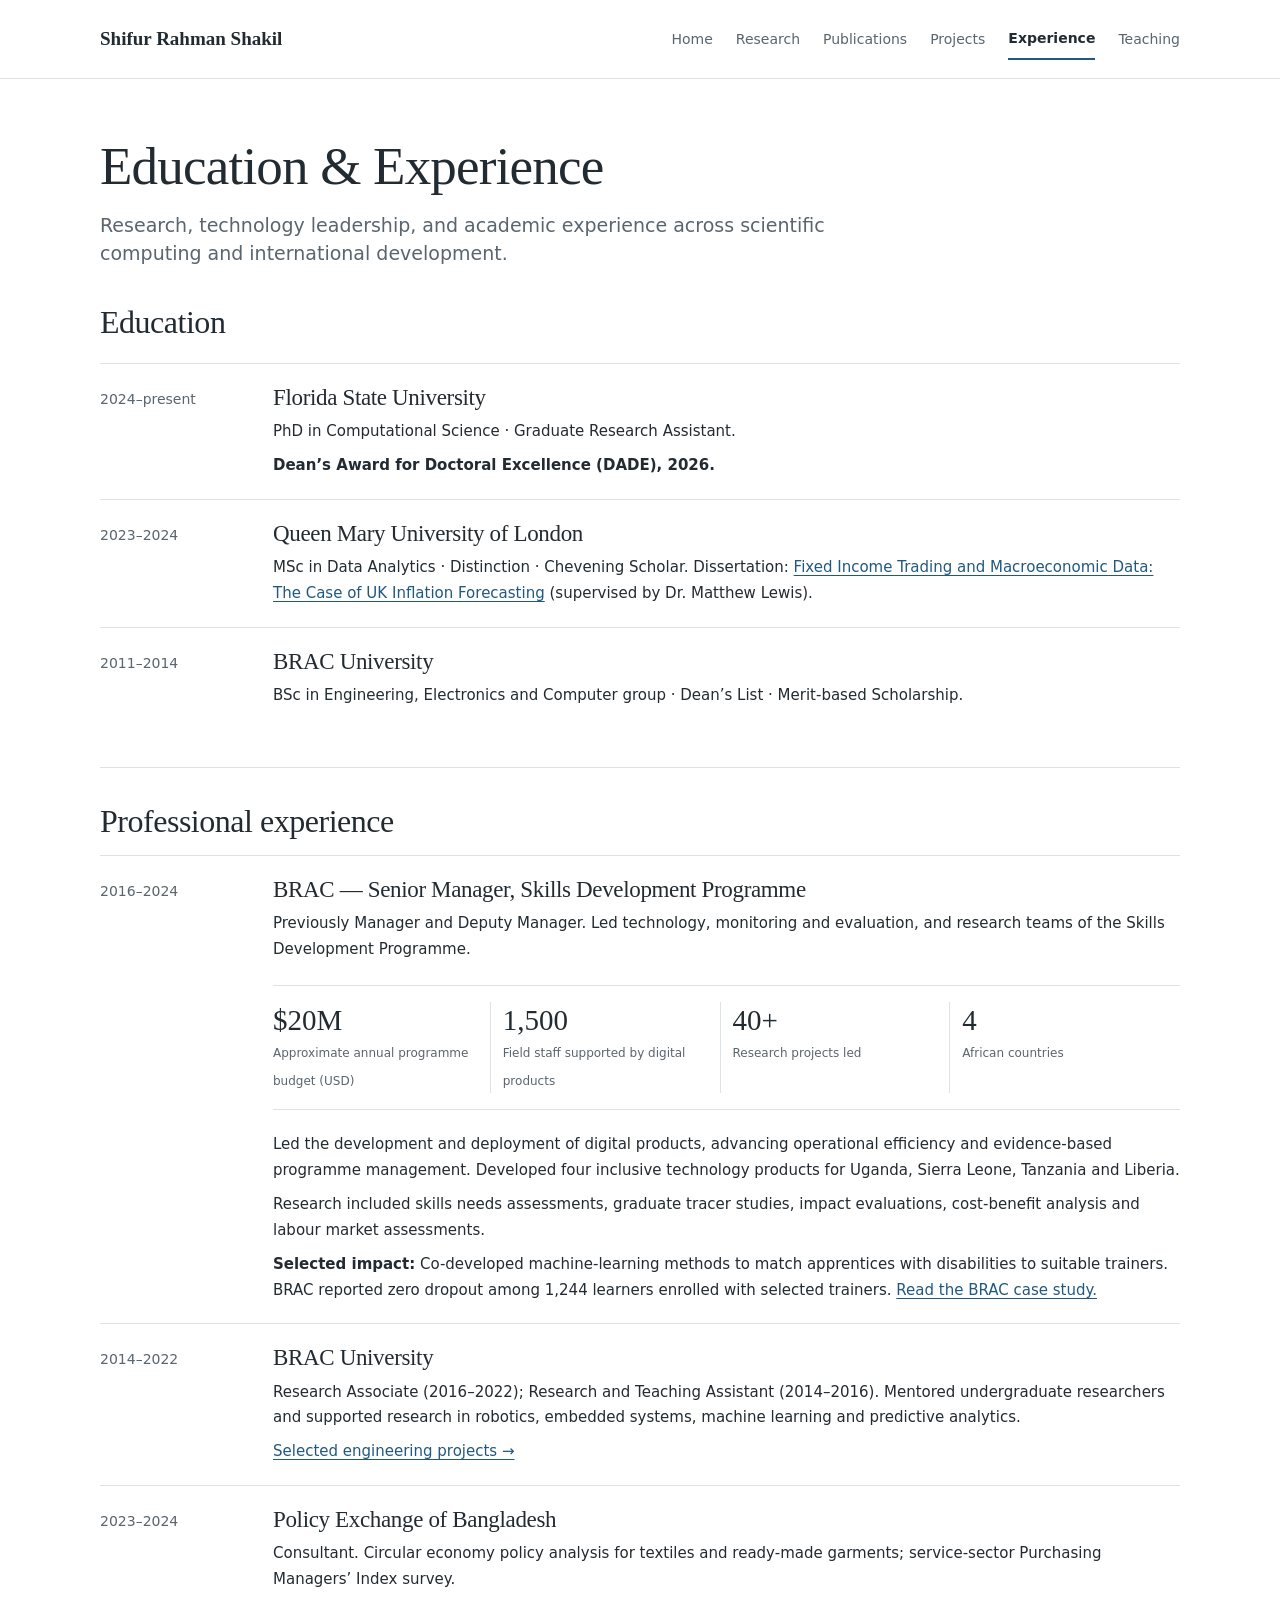
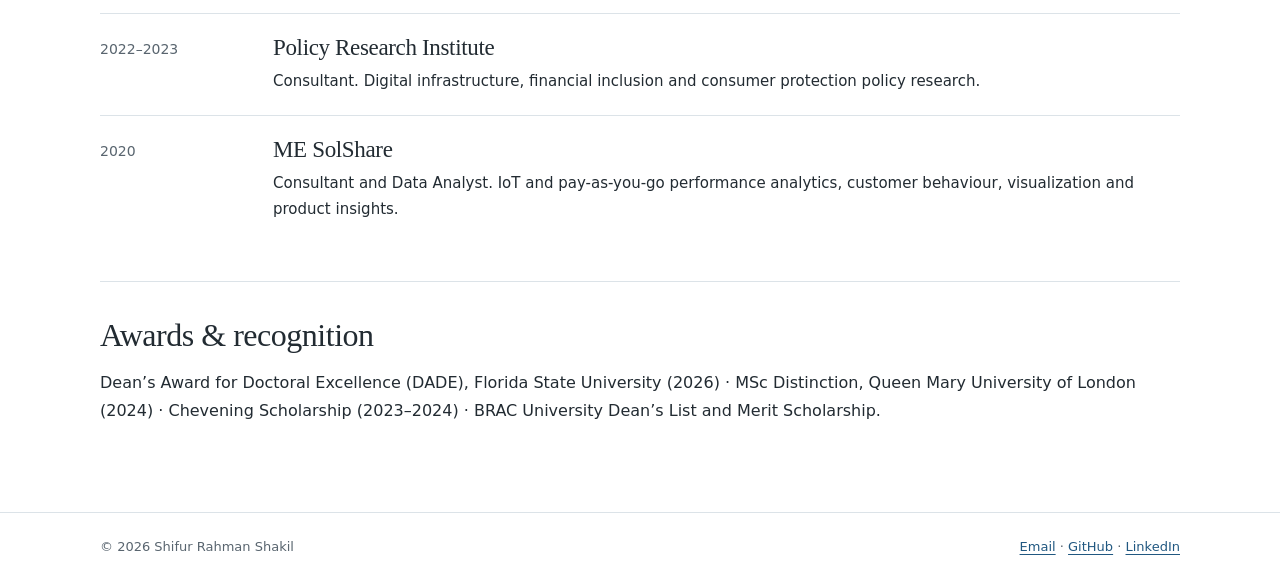
==== commit bf82375f: "Correct doctoral degree title to Computational Science" ====
--- a/experience.html
+++ b/experience.html
@@ -1 +1 @@
-<!doctype html><html lang="en"><head><meta charset="utf-8"><meta name="viewport" content="width=device-width, initial-scale=1"><title>Education &amp; experience | Shifur Rahman Shakil</title><meta name="description" content="Academic and professional experience, including BRAC leadership and research at Florida State University."><meta name="author" content="Shifur Rahman Shakil"><meta name="theme-color" content="#ffffff"><link rel="stylesheet" href="style.css"></head><body><a class="skip" href="#main">Skip to content</a><header><div class="wrap"><a class="brand" href="index.html">Shifur Rahman Shakil</a><nav aria-label="Main navigation"><a href="index.html">Home</a><a href="research.html">Research</a><a href="publications.html">Publications</a><a href="projects.html">Projects</a><a href="experience.html" aria-current="page">Experience</a><a href="teaching.html">Teaching</a></nav></div></header><main id="main" class="wrap"><div class="pageintro"><h1>Education &amp; Experience</h1><p class="lede">Research, technology leadership, and academic experience across scientific computing and international development.</p></div><h2>Education</h2><article class="timeline"><time>2024–present</time><div><h3>Florida State University</h3><p>PhD in Scientific Computing · Graduate Research Assistant.</p><p><strong>Dean’s Award for Doctoral Excellence (DADE), 2026.</strong></p></div></article><article class="timeline"><time>2023–2024</time><div><h3>Queen Mary University of London</h3><p>MSc in Data Analytics · Distinction · Chevening Scholar. Dissertation: <a href="projects.html#inflation">Fixed Income Trading and Macroeconomic Data: The Case of UK Inflation Forecasting</a> (supervised by Dr. Matthew Lewis).</p></div></article><article class="timeline"><time>2011–2014</time><div><h3>BRAC University</h3><p>BSc in Engineering, Electronics and Computer group · Dean’s List · Merit-based Scholarship.</p></div></article><section class="section"><div class="section-head"><h2>Professional experience</h2></div><article class="timeline" id="brac"><time>2016–2024</time><div><h3>BRAC — Senior Manager, Skills Development Programme</h3><p>Previously Manager and Deputy Manager. Led technology, monitoring and evaluation, and research teams of the Skills Development Programme.</p><div class="facts"><div><strong>$20M</strong><span>Approximate annual programme budget (USD)</span></div><div><strong>1,500</strong><span>Field staff supported by digital products</span></div><div><strong>40+</strong><span>Research projects led</span></div><div><strong>4</strong><span>African countries</span></div></div><p>Led the development and deployment of digital products, advancing operational efficiency and evidence-based programme management. Developed four inclusive technology products for Uganda, Sierra Leone, Tanzania and Liberia.</p><p>Research included skills needs assessments, graduate tracer studies, impact evaluations, cost-benefit analysis and labour market assessments.</p><p><strong>Selected impact:</strong> Co-developed machine-learning methods to match apprentices with disabilities to suitable trainers. BRAC reported zero dropout among 1,244 learners enrolled with selected trainers. <a href="https://www.bracusa.org/news/how-brac-used-machine-learning-to-reduce-the-drop-out-rate-of-learners-with-disabilities-to-zero/">Read the BRAC case study.</a></p></div></article><article class="timeline"><time>2014–2022</time><div><h3>BRAC University</h3><p>Research Associate (2016–2022); Research and Teaching Assistant (2014–2016). Mentored undergraduate researchers and supported research in robotics, embedded systems, machine learning and predictive analytics.</p><p><a href="projects.html#engineering">Selected engineering projects →</a></p></div></article><article class="timeline"><time>2023–2024</time><div><h3>Policy Exchange of Bangladesh</h3><p>Consultant. Circular economy policy analysis for textiles and ready-made garments; service-sector Purchasing Managers’ Index survey.</p></div></article><article class="timeline"><time>2022–2023</time><div><h3>Policy Research Institute</h3><p>Consultant. Digital infrastructure, financial inclusion and consumer protection policy research.</p></div></article><article class="timeline"><time>2020</time><div><h3>ME SolShare</h3><p>Consultant and Data Analyst. IoT and pay-as-you-go performance analytics, customer behaviour, visualization and product insights.</p></div></article></section><section class="section"><div class="section-head"><h2>Awards &amp; recognition</h2></div><p>Dean’s Award for Doctoral Excellence (DADE), Florida State University (2026) · MSc Distinction, Queen Mary University of London (2024) · Chevening Scholarship (2023–2024) · BRAC University Dean’s List and Merit Scholarship.</p></section></main><footer><div class="wrap"><span>© 2026 Shifur Rahman Shakil</span><span><a href="mailto:shifur.shakil@gmail.com">Email</a> · <a href="https://github.com/shifur">GitHub</a> · <a href="https://www.linkedin.com/in/shifur-rahman-shakil-75996734/">LinkedIn</a></span></div></footer></body></html>+<!doctype html><html lang="en"><head><meta charset="utf-8"><meta name="viewport" content="width=device-width, initial-scale=1"><title>Education &amp; experience | Shifur Rahman Shakil</title><meta name="description" content="Academic and professional experience, including BRAC leadership and research at Florida State University."><meta name="author" content="Shifur Rahman Shakil"><meta name="theme-color" content="#ffffff"><link rel="stylesheet" href="style.css"></head><body><a class="skip" href="#main">Skip to content</a><header><div class="wrap"><a class="brand" href="index.html">Shifur Rahman Shakil</a><nav aria-label="Main navigation"><a href="index.html">Home</a><a href="research.html">Research</a><a href="publications.html">Publications</a><a href="projects.html">Projects</a><a href="experience.html" aria-current="page">Experience</a><a href="teaching.html">Teaching</a></nav></div></header><main id="main" class="wrap"><div class="pageintro"><h1>Education &amp; Experience</h1><p class="lede">Research, technology leadership, and academic experience across scientific computing and international development.</p></div><h2>Education</h2><article class="timeline"><time>2024–present</time><div><h3>Florida State University</h3><p>PhD in Computational Science · Graduate Research Assistant.</p><p><strong>Dean’s Award for Doctoral Excellence (DADE), 2026.</strong></p></div></article><article class="timeline"><time>2023–2024</time><div><h3>Queen Mary University of London</h3><p>MSc in Data Analytics · Distinction · Chevening Scholar. Dissertation: <a href="projects.html#inflation">Fixed Income Trading and Macroeconomic Data: The Case of UK Inflation Forecasting</a> (supervised by Dr. Matthew Lewis).</p></div></article><article class="timeline"><time>2011–2014</time><div><h3>BRAC University</h3><p>BSc in Engineering, Electronics and Computer group · Dean’s List · Merit-based Scholarship.</p></div></article><section class="section"><div class="section-head"><h2>Professional experience</h2></div><article class="timeline" id="brac"><time>2016–2024</time><div><h3>BRAC — Senior Manager, Skills Development Programme</h3><p>Previously Manager and Deputy Manager. Led technology, monitoring and evaluation, and research teams of the Skills Development Programme.</p><div class="facts"><div><strong>$20M</strong><span>Approximate annual programme budget (USD)</span></div><div><strong>1,500</strong><span>Field staff supported by digital products</span></div><div><strong>40+</strong><span>Research projects led</span></div><div><strong>4</strong><span>African countries</span></div></div><p>Led the development and deployment of digital products, advancing operational efficiency and evidence-based programme management. Developed four inclusive technology products for Uganda, Sierra Leone, Tanzania and Liberia.</p><p>Research included skills needs assessments, graduate tracer studies, impact evaluations, cost-benefit analysis and labour market assessments.</p><p><strong>Selected impact:</strong> Co-developed machine-learning methods to match apprentices with disabilities to suitable trainers. BRAC reported zero dropout among 1,244 learners enrolled with selected trainers. <a href="https://www.bracusa.org/news/how-brac-used-machine-learning-to-reduce-the-drop-out-rate-of-learners-with-disabilities-to-zero/">Read the BRAC case study.</a></p></div></article><article class="timeline"><time>2014–2022</time><div><h3>BRAC University</h3><p>Research Associate (2016–2022); Research and Teaching Assistant (2014–2016). Mentored undergraduate researchers and supported research in robotics, embedded systems, machine learning and predictive analytics.</p><p><a href="projects.html#engineering">Selected engineering projects →</a></p></div></article><article class="timeline"><time>2023–2024</time><div><h3>Policy Exchange of Bangladesh</h3><p>Consultant. Circular economy policy analysis for textiles and ready-made garments; service-sector Purchasing Managers’ Index survey.</p></div></article><article class="timeline"><time>2022–2023</time><div><h3>Policy Research Institute</h3><p>Consultant. Digital infrastructure, financial inclusion and consumer protection policy research.</p></div></article><article class="timeline"><time>2020</time><div><h3>ME SolShare</h3><p>Consultant and Data Analyst. IoT and pay-as-you-go performance analytics, customer behaviour, visualization and product insights.</p></div></article></section><section class="section"><div class="section-head"><h2>Awards &amp; recognition</h2></div><p>Dean’s Award for Doctoral Excellence (DADE), Florida State University (2026) · MSc Distinction, Queen Mary University of London (2024) · Chevening Scholarship (2023–2024) · BRAC University Dean’s List and Merit Scholarship.</p></section></main><footer><div class="wrap"><span>© 2026 Shifur Rahman Shakil</span><span><a href="mailto:shifur.shakil@gmail.com">Email</a> · <a href="https://github.com/shifur">GitHub</a> · <a href="https://www.linkedin.com/in/shifur-rahman-shakil-75996734/">LinkedIn</a></span></div></footer></body></html>
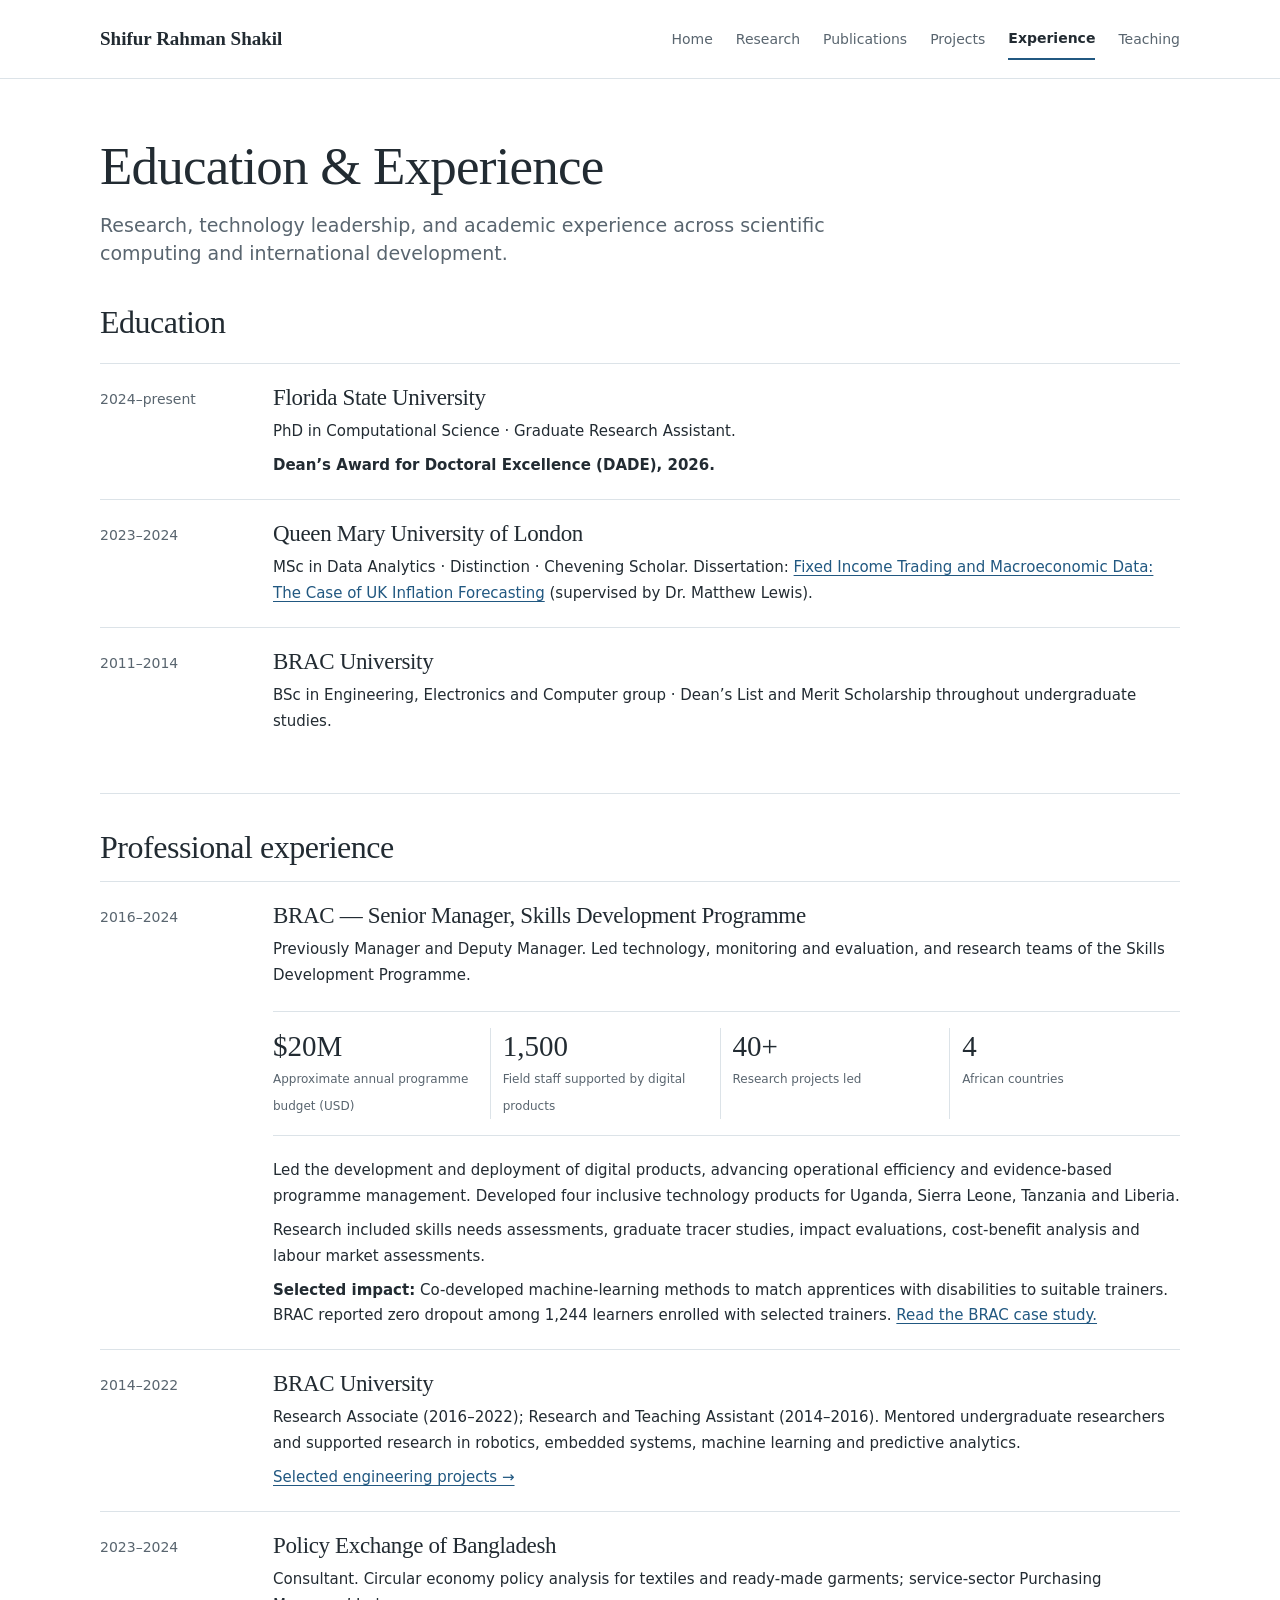
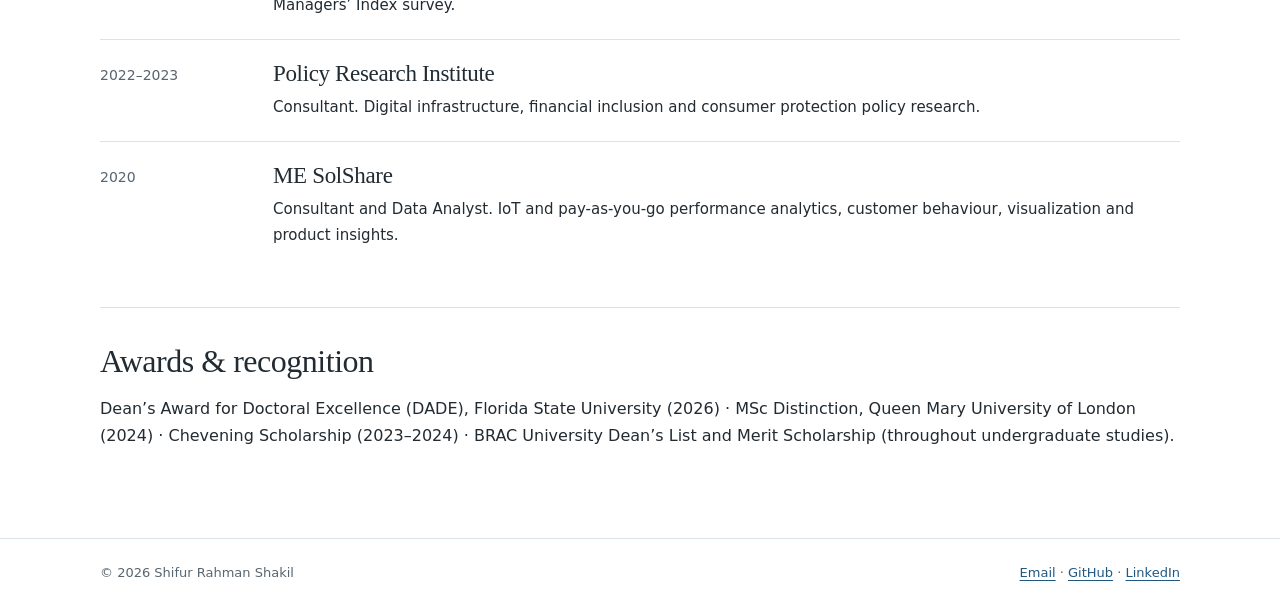
==== commit 57ad44be: "Clarify undergraduate Dean’s List and Merit Scholarship recognition" ====
--- a/experience.html
+++ b/experience.html
@@ -1 +1 @@
-<!doctype html><html lang="en"><head><meta charset="utf-8"><meta name="viewport" content="width=device-width, initial-scale=1"><title>Education &amp; experience | Shifur Rahman Shakil</title><meta name="description" content="Academic and professional experience, including BRAC leadership and research at Florida State University."><meta name="author" content="Shifur Rahman Shakil"><meta name="theme-color" content="#ffffff"><link rel="stylesheet" href="style.css"></head><body><a class="skip" href="#main">Skip to content</a><header><div class="wrap"><a class="brand" href="index.html">Shifur Rahman Shakil</a><nav aria-label="Main navigation"><a href="index.html">Home</a><a href="research.html">Research</a><a href="publications.html">Publications</a><a href="projects.html">Projects</a><a href="experience.html" aria-current="page">Experience</a><a href="teaching.html">Teaching</a></nav></div></header><main id="main" class="wrap"><div class="pageintro"><h1>Education &amp; Experience</h1><p class="lede">Research, technology leadership, and academic experience across scientific computing and international development.</p></div><h2>Education</h2><article class="timeline"><time>2024–present</time><div><h3>Florida State University</h3><p>PhD in Computational Science · Graduate Research Assistant.</p><p><strong>Dean’s Award for Doctoral Excellence (DADE), 2026.</strong></p></div></article><article class="timeline"><time>2023–2024</time><div><h3>Queen Mary University of London</h3><p>MSc in Data Analytics · Distinction · Chevening Scholar. Dissertation: <a href="projects.html#inflation">Fixed Income Trading and Macroeconomic Data: The Case of UK Inflation Forecasting</a> (supervised by Dr. Matthew Lewis).</p></div></article><article class="timeline"><time>2011–2014</time><div><h3>BRAC University</h3><p>BSc in Engineering, Electronics and Computer group · Dean’s List · Merit-based Scholarship.</p></div></article><section class="section"><div class="section-head"><h2>Professional experience</h2></div><article class="timeline" id="brac"><time>2016–2024</time><div><h3>BRAC — Senior Manager, Skills Development Programme</h3><p>Previously Manager and Deputy Manager. Led technology, monitoring and evaluation, and research teams of the Skills Development Programme.</p><div class="facts"><div><strong>$20M</strong><span>Approximate annual programme budget (USD)</span></div><div><strong>1,500</strong><span>Field staff supported by digital products</span></div><div><strong>40+</strong><span>Research projects led</span></div><div><strong>4</strong><span>African countries</span></div></div><p>Led the development and deployment of digital products, advancing operational efficiency and evidence-based programme management. Developed four inclusive technology products for Uganda, Sierra Leone, Tanzania and Liberia.</p><p>Research included skills needs assessments, graduate tracer studies, impact evaluations, cost-benefit analysis and labour market assessments.</p><p><strong>Selected impact:</strong> Co-developed machine-learning methods to match apprentices with disabilities to suitable trainers. BRAC reported zero dropout among 1,244 learners enrolled with selected trainers. <a href="https://www.bracusa.org/news/how-brac-used-machine-learning-to-reduce-the-drop-out-rate-of-learners-with-disabilities-to-zero/">Read the BRAC case study.</a></p></div></article><article class="timeline"><time>2014–2022</time><div><h3>BRAC University</h3><p>Research Associate (2016–2022); Research and Teaching Assistant (2014–2016). Mentored undergraduate researchers and supported research in robotics, embedded systems, machine learning and predictive analytics.</p><p><a href="projects.html#engineering">Selected engineering projects →</a></p></div></article><article class="timeline"><time>2023–2024</time><div><h3>Policy Exchange of Bangladesh</h3><p>Consultant. Circular economy policy analysis for textiles and ready-made garments; service-sector Purchasing Managers’ Index survey.</p></div></article><article class="timeline"><time>2022–2023</time><div><h3>Policy Research Institute</h3><p>Consultant. Digital infrastructure, financial inclusion and consumer protection policy research.</p></div></article><article class="timeline"><time>2020</time><div><h3>ME SolShare</h3><p>Consultant and Data Analyst. IoT and pay-as-you-go performance analytics, customer behaviour, visualization and product insights.</p></div></article></section><section class="section"><div class="section-head"><h2>Awards &amp; recognition</h2></div><p>Dean’s Award for Doctoral Excellence (DADE), Florida State University (2026) · MSc Distinction, Queen Mary University of London (2024) · Chevening Scholarship (2023–2024) · BRAC University Dean’s List and Merit Scholarship.</p></section></main><footer><div class="wrap"><span>© 2026 Shifur Rahman Shakil</span><span><a href="mailto:shifur.shakil@gmail.com">Email</a> · <a href="https://github.com/shifur">GitHub</a> · <a href="https://www.linkedin.com/in/shifur-rahman-shakil-75996734/">LinkedIn</a></span></div></footer></body></html>+<!doctype html><html lang="en"><head><meta charset="utf-8"><meta name="viewport" content="width=device-width, initial-scale=1"><title>Education &amp; experience | Shifur Rahman Shakil</title><meta name="description" content="Academic and professional experience, including BRAC leadership and research at Florida State University."><meta name="author" content="Shifur Rahman Shakil"><meta name="theme-color" content="#ffffff"><link rel="stylesheet" href="style.css"></head><body><a class="skip" href="#main">Skip to content</a><header><div class="wrap"><a class="brand" href="index.html">Shifur Rahman Shakil</a><nav aria-label="Main navigation"><a href="index.html">Home</a><a href="research.html">Research</a><a href="publications.html">Publications</a><a href="projects.html">Projects</a><a href="experience.html" aria-current="page">Experience</a><a href="teaching.html">Teaching</a></nav></div></header><main id="main" class="wrap"><div class="pageintro"><h1>Education &amp; Experience</h1><p class="lede">Research, technology leadership, and academic experience across scientific computing and international development.</p></div><h2>Education</h2><article class="timeline"><time>2024–present</time><div><h3>Florida State University</h3><p>PhD in Computational Science · Graduate Research Assistant.</p><p><strong>Dean’s Award for Doctoral Excellence (DADE), 2026.</strong></p></div></article><article class="timeline"><time>2023–2024</time><div><h3>Queen Mary University of London</h3><p>MSc in Data Analytics · Distinction · Chevening Scholar. Dissertation: <a href="projects.html#inflation">Fixed Income Trading and Macroeconomic Data: The Case of UK Inflation Forecasting</a> (supervised by Dr. Matthew Lewis).</p></div></article><article class="timeline"><time>2011–2014</time><div><h3>BRAC University</h3><p>BSc in Engineering, Electronics and Computer group · Dean’s List and Merit Scholarship throughout undergraduate studies.</p></div></article><section class="section"><div class="section-head"><h2>Professional experience</h2></div><article class="timeline" id="brac"><time>2016–2024</time><div><h3>BRAC — Senior Manager, Skills Development Programme</h3><p>Previously Manager and Deputy Manager. Led technology, monitoring and evaluation, and research teams of the Skills Development Programme.</p><div class="facts"><div><strong>$20M</strong><span>Approximate annual programme budget (USD)</span></div><div><strong>1,500</strong><span>Field staff supported by digital products</span></div><div><strong>40+</strong><span>Research projects led</span></div><div><strong>4</strong><span>African countries</span></div></div><p>Led the development and deployment of digital products, advancing operational efficiency and evidence-based programme management. Developed four inclusive technology products for Uganda, Sierra Leone, Tanzania and Liberia.</p><p>Research included skills needs assessments, graduate tracer studies, impact evaluations, cost-benefit analysis and labour market assessments.</p><p><strong>Selected impact:</strong> Co-developed machine-learning methods to match apprentices with disabilities to suitable trainers. BRAC reported zero dropout among 1,244 learners enrolled with selected trainers. <a href="https://www.bracusa.org/news/how-brac-used-machine-learning-to-reduce-the-drop-out-rate-of-learners-with-disabilities-to-zero/">Read the BRAC case study.</a></p></div></article><article class="timeline"><time>2014–2022</time><div><h3>BRAC University</h3><p>Research Associate (2016–2022); Research and Teaching Assistant (2014–2016). Mentored undergraduate researchers and supported research in robotics, embedded systems, machine learning and predictive analytics.</p><p><a href="projects.html#engineering">Selected engineering projects →</a></p></div></article><article class="timeline"><time>2023–2024</time><div><h3>Policy Exchange of Bangladesh</h3><p>Consultant. Circular economy policy analysis for textiles and ready-made garments; service-sector Purchasing Managers’ Index survey.</p></div></article><article class="timeline"><time>2022–2023</time><div><h3>Policy Research Institute</h3><p>Consultant. Digital infrastructure, financial inclusion and consumer protection policy research.</p></div></article><article class="timeline"><time>2020</time><div><h3>ME SolShare</h3><p>Consultant and Data Analyst. IoT and pay-as-you-go performance analytics, customer behaviour, visualization and product insights.</p></div></article></section><section class="section"><div class="section-head"><h2>Awards &amp; recognition</h2></div><p>Dean’s Award for Doctoral Excellence (DADE), Florida State University (2026) · MSc Distinction, Queen Mary University of London (2024) · Chevening Scholarship (2023–2024) · BRAC University Dean’s List and Merit Scholarship (throughout undergraduate studies).</p></section></main><footer><div class="wrap"><span>© 2026 Shifur Rahman Shakil</span><span><a href="mailto:shifur.shakil@gmail.com">Email</a> · <a href="https://github.com/shifur">GitHub</a> · <a href="https://www.linkedin.com/in/shifur-rahman-shakil-75996734/">LinkedIn</a></span></div></footer></body></html>
